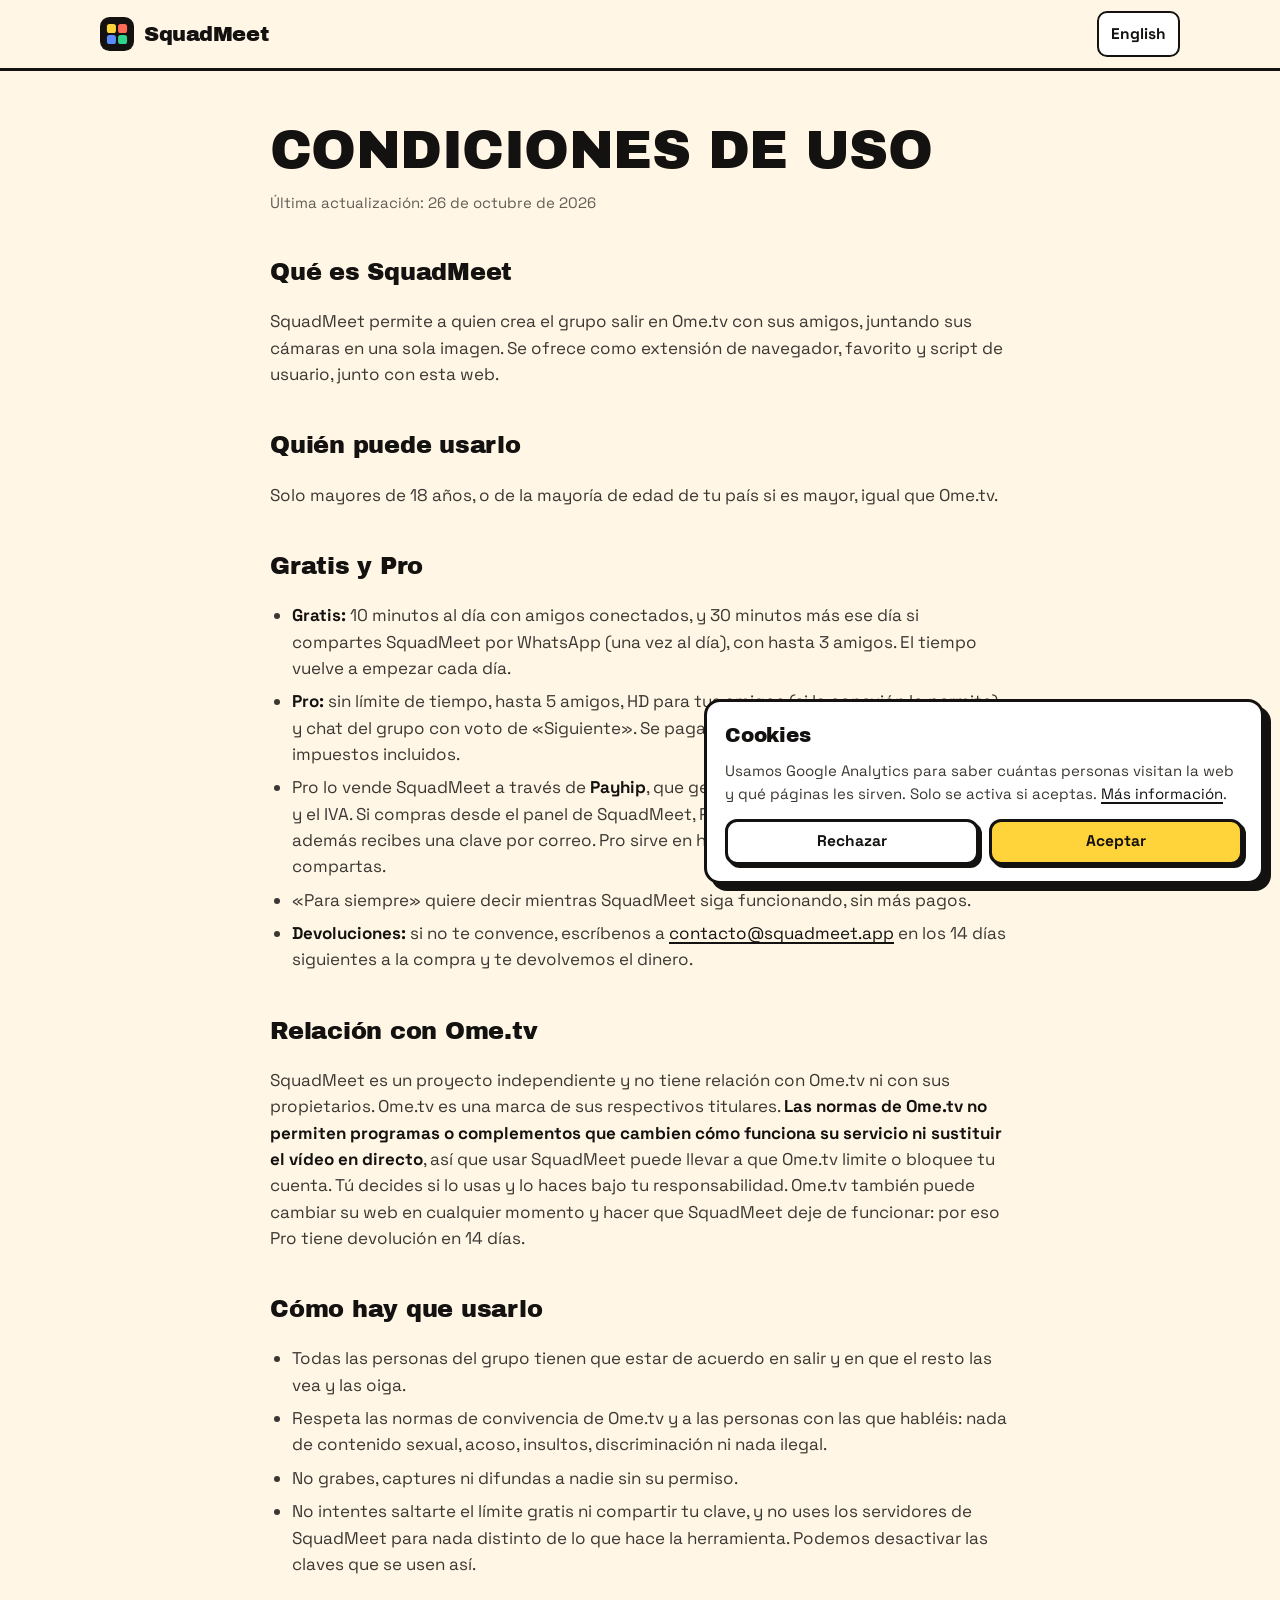
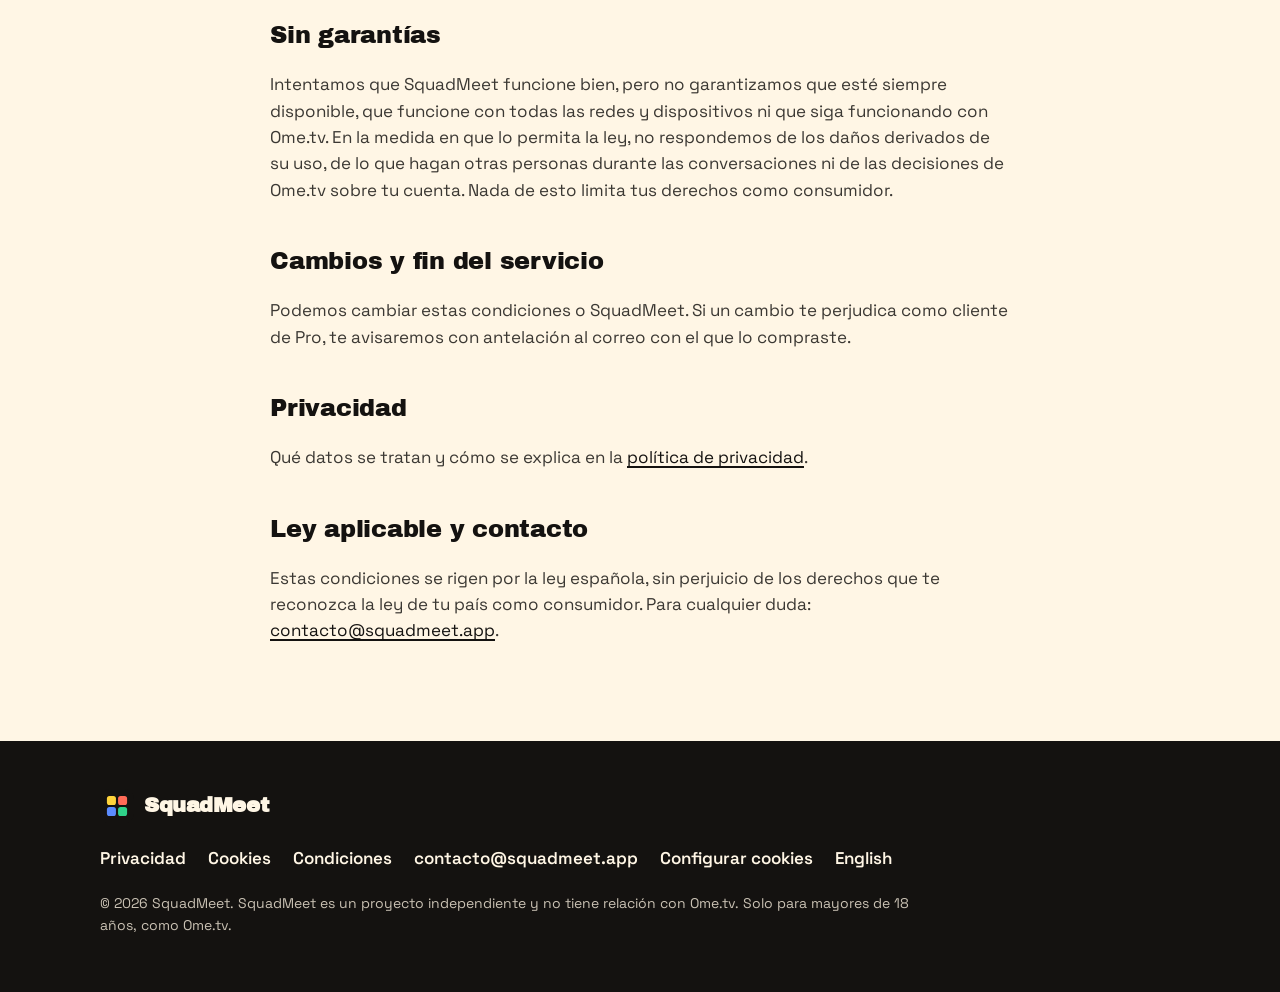
==== condiciones/index.html @ 8b085fae "Web de SquadMeet 1.4.0: Pro sin claves Co-Authored-By: Claude Opus 5.5 <noreply@anthropic.com> Claud" ====
<!doctype html>
<html lang="es">
<head>
<meta charset="utf-8">
<meta name="viewport" content="width=device-width, initial-scale=1, viewport-fit=cover">
<title>Condiciones de uso · SquadMeet</title>
<meta name="description" content="Condiciones de uso de SquadMeet, Gratis y Pro.">
<link rel="canonical" href="https://squadmeet.app/condiciones/">
<link rel="alternate" hreflang="en" href="https://squadmeet.app/en/terms/">
<meta http-equiv="Content-Security-Policy" content="default-src 'self'; script-src 'self' https://www.googletagmanager.com; worker-src 'self' blob:; style-src 'self' 'unsafe-inline'; img-src 'self' data: https://*.google-analytics.com https://*.analytics.google.com https://www.googletagmanager.com; font-src 'self'; connect-src 'self' https://senal.squadmeet.app wss://senal.squadmeet.app wss://0.peerjs.com https://squadmeet-73y6k.pages.dev https://*.google-analytics.com https://*.analytics.google.com https://www.googletagmanager.com; media-src 'self' blob:; object-src 'none'; base-uri 'self'; form-action 'self'; upgrade-insecure-requests">
<meta name="referrer" content="strict-origin-when-cross-origin">
<meta name="theme-color" content="#fff6e5">
<meta name="color-scheme" content="light">
<link rel="icon" href="/icono.png">
<link rel="icon" href="/icono.svg" type="image/svg+xml">
<link rel="apple-touch-icon" href="/icono-180.png">
<link rel="preload" href="/fuentes/archivo-black.woff2" as="font" type="font/woff2" crossorigin>
<link rel="preload" href="/fuentes/space-grotesk.woff2" as="font" type="font/woff2" crossorigin>
<link rel="stylesheet" href="/estilo.css?v=7bb9cd0e68">
</head>
<body>
<a class="salto" href="#contenido">Ir al contenido</a>
<header class="cabecera">
  <div class="ancho">
    <a class="marca" href="/" aria-label="SquadMeet, inicio"><svg viewBox="0 0 32 32" xmlns="http://www.w3.org/2000/svg" aria-hidden="true"><rect width="32" height="32" rx="9" fill="#141210"/><rect x="6.5" y="6.5" width="8.5" height="8.5" rx="2.4" fill="#ffd43b"/><rect x="17" y="6.5" width="8.5" height="8.5" rx="2.4" fill="#ff6b57"/><rect x="6.5" y="17" width="8.5" height="8.5" rx="2.4" fill="#5b8cff"/><rect x="17" y="17" width="8.5" height="8.5" rx="2.4" fill="#2fd38a"/></svg>SquadMeet</a>
    <nav aria-label="Idioma"><a class="idioma" href="/en/terms/" hreflang="en" lang="en">English</a></nav>
  </div>
</header>
<main class="legal" id="contenido">
  <div class="ancho">
    <h1>Condiciones de uso</h1>
    <p class="fecha">Última actualización: 26 de octubre de 2026</p>
    <h2>Qué es SquadMeet</h2>
    <p>SquadMeet permite a quien crea el grupo salir en Ome.tv con sus amigos, juntando sus cámaras en una sola imagen. Se ofrece como extensión de navegador, favorito y script de usuario, junto con esta web.</p>

    <h2>Quién puede usarlo</h2>
    <p>Solo mayores de 18 años, o de la mayoría de edad de tu país si es mayor, igual que Ome.tv.</p>

    <h2>Gratis y Pro</h2>
    <ul>
      <li><strong>Gratis:</strong> 10 minutos al día con amigos conectados, y 30 minutos más ese día si compartes SquadMeet por WhatsApp (una vez al día), con hasta 3 amigos. El tiempo vuelve a empezar cada día.</li>
      <li><strong>Pro:</strong> sin límite de tiempo, hasta 5 amigos, HD para tus amigos (si la conexión lo permite) y chat del grupo con voto de «Siguiente». Se paga una vez (5 €, «para siempre»), impuestos incluidos.</li>
      <li>Pro lo vende SquadMeet a través de <strong>Payhip</strong>, que gestiona el cobro (con Stripe o PayPal) y el IVA. Si compras desde el panel de SquadMeet, Pro se activa solo en ese navegador; además recibes una clave por correo. Pro sirve en hasta 3 dispositivos a la vez; no lo compartas.</li>
      <li>«Para siempre» quiere decir mientras SquadMeet siga funcionando, sin más pagos.</li>
      <li><strong>Devoluciones:</strong> si no te convence, escríbenos a <a href="mailto:contacto@squadmeet.app">contacto@squadmeet.app</a> en los 14 días siguientes a la compra y te devolvemos el dinero.</li>
    </ul>

    <h2>Relación con Ome.tv</h2>
    <p>SquadMeet es un proyecto independiente y no tiene relación con Ome.tv ni con sus propietarios. Ome.tv es una marca de sus respectivos titulares. <strong>Las normas de Ome.tv no permiten programas o complementos que cambien cómo funciona su servicio ni sustituir el vídeo en directo</strong>, así que usar SquadMeet puede llevar a que Ome.tv limite o bloquee tu cuenta. Tú decides si lo usas y lo haces bajo tu responsabilidad. Ome.tv también puede cambiar su web en cualquier momento y hacer que SquadMeet deje de funcionar: por eso Pro tiene devolución en 14 días.</p>

    <h2>Cómo hay que usarlo</h2>
    <ul>
      <li>Todas las personas del grupo tienen que estar de acuerdo en salir y en que el resto las vea y las oiga.</li>
      <li>Respeta las normas de convivencia de Ome.tv y a las personas con las que habléis: nada de contenido sexual, acoso, insultos, discriminación ni nada ilegal.</li>
      <li>No grabes, captures ni difundas a nadie sin su permiso.</li>
      <li>No intentes saltarte el límite gratis ni compartir tu clave, y no uses los servidores de SquadMeet para nada distinto de lo que hace la herramienta. Podemos desactivar las claves que se usen así.</li>
    </ul>

    <h2>Sin garantías</h2>
    <p>Intentamos que SquadMeet funcione bien, pero no garantizamos que esté siempre disponible, que funcione con todas las redes y dispositivos ni que siga funcionando con Ome.tv. En la medida en que lo permita la ley, no respondemos de los daños derivados de su uso, de lo que hagan otras personas durante las conversaciones ni de las decisiones de Ome.tv sobre tu cuenta. Nada de esto limita tus derechos como consumidor.</p>

    <h2>Cambios y fin del servicio</h2>
    <p>Podemos cambiar estas condiciones o SquadMeet. Si un cambio te perjudica como cliente de Pro, te avisaremos con antelación al correo con el que lo compraste.</p>

    <h2>Privacidad</h2>
    <p>Qué datos se tratan y cómo se explica en la <a href="/privacidad/">política de privacidad</a>.</p>

    <h2>Ley aplicable y contacto</h2>
    <p>Estas condiciones se rigen por la ley española, sin perjuicio de los derechos que te reconozca la ley de tu país como consumidor. Para cualquier duda: <a href="mailto:contacto@squadmeet.app">contacto@squadmeet.app</a>.</p>
  </div>
</main>
<footer class="pie">
  <div class="ancho">
    <a class="marca" href="/" aria-label="SquadMeet, inicio"><svg viewBox="0 0 32 32" xmlns="http://www.w3.org/2000/svg" aria-hidden="true"><rect width="32" height="32" rx="9" fill="#141210"/><rect x="6.5" y="6.5" width="8.5" height="8.5" rx="2.4" fill="#ffd43b"/><rect x="17" y="6.5" width="8.5" height="8.5" rx="2.4" fill="#ff6b57"/><rect x="6.5" y="17" width="8.5" height="8.5" rx="2.4" fill="#5b8cff"/><rect x="17" y="17" width="8.5" height="8.5" rx="2.4" fill="#2fd38a"/></svg>SquadMeet</a>
    <nav aria-label="Información">
      <a href="/privacidad/">Privacidad</a>
      <a href="/cookies/">Cookies</a>
      <a href="/condiciones/">Condiciones</a>
      <a href="mailto:contacto@squadmeet.app">contacto@squadmeet.app</a>
      <button class="boton-enlace" type="button" data-cookies="abrir">Configurar cookies</button>
      <a href="/en/" hreflang="en" lang="en">English</a>
    </nav>
    <p class="aviso-legal">© 2026 SquadMeet. SquadMeet es un proyecto independiente y no tiene relación con Ome.tv. Solo para mayores de 18 años, como Ome.tv.</p>
  </div>
</footer>
<section class="cookies" id="aviso-cookies" role="dialog" aria-labelledby="cookies-t" aria-describedby="cookies-d" data-ga="G-JFQ3VHGXZY" hidden>
  <h2 id="cookies-t">Cookies</h2>
  <p id="cookies-d">Usamos Google Analytics para saber cuántas personas visitan la web y qué páginas les sirven. Solo se activa si aceptas. <a href="/cookies/">Más información</a>.</p>
  <div class="botones"><button class="boton pequeno" type="button" data-cookies="no">Rechazar</button><button class="boton primario pequeno" type="button" data-cookies="si">Aceptar</button></div>
</section>
<script src="/web.js?v=85832eae55"></script>
</body>
</html>
---- estilo.css ----
/* SquadMeet — estilos de la web pública: portada, guía del móvil, páginas legales y avisos.
   Estilo «pop con bordes»: papel crema, tinta negra, bordes gruesos, sombras duras y los colores de
   los cuatro del grupo (amarillo, coral, azul y verde). */

@font-face { font-family: "Archivo Black"; src: url("/fuentes/archivo-black.woff2") format("woff2"); font-weight: 400; font-display: swap; }
@font-face { font-family: "Space Grotesk"; src: url("/fuentes/space-grotesk.woff2") format("woff2"); font-weight: 300 700; font-display: swap; }

:root {
  color-scheme: light;
  --papel: #fff6e5; --papel-2: #fdecc8; --blanco: #ffffff;
  --tinta: #141210; --tinta-2: #3b3833; --tinta-3: #625d55;
  --amarillo: #ffd43b; --coral: #ff6b57; --azul: #5b8cff; --verde: #2fd38a; --lila: #c9b6ff;
  --borde: 3px solid var(--tinta);
  --sombra: 5px 5px 0 var(--tinta);
  --sombra-s: 3px 3px 0 var(--tinta);
  --radio: 16px; --radio-s: 12px;
  --titulo: "Archivo Black", "Arial Black", system-ui, sans-serif;
  --texto: "Space Grotesk", system-ui, -apple-system, "Segoe UI", Roboto, sans-serif;
  --rapido: 140ms cubic-bezier(.2, .8, .2, 1);
}
* { box-sizing: border-box; }
html { background: var(--papel); -webkit-text-size-adjust: 100%; }
body { margin: 0; color: var(--tinta); background: var(--papel); font: 17px/1.55 var(--texto); -webkit-font-smoothing: antialiased; }
a { color: var(--tinta); text-decoration-thickness: 2px; text-underline-offset: 3px; }
a:hover { text-decoration-color: var(--coral); }
[hidden] { display: none !important; }
img, svg { display: block; max-width: 100%; }
:focus-visible { outline: 3px solid var(--azul); outline-offset: 3px; border-radius: 6px; }
h1, h2, h3 { font-family: var(--titulo); font-weight: 400; letter-spacing: -.01em; margin: 0; }
strong, b { font-weight: 700; }
code { font: 600 .92em ui-monospace, SFMono-Regular, Menlo, Consolas, monospace; background: var(--blanco); border: 2px solid var(--tinta); padding: 1px 6px; border-radius: 6px; overflow-wrap: anywhere; }
.ancho { width: 100%; max-width: 1120px; margin: 0 auto; padding: 0 20px; }
@media (max-width: 480px) { .ancho { padding: 0 16px; } }
.salto { position: absolute; left: 12px; top: -60px; z-index: 50; background: var(--amarillo); border: var(--borde); padding: 8px 14px; border-radius: 10px; font-weight: 700; }
.salto:focus { top: 12px; }

/* ── Marca ─────────────────────────────────────────────────────────────────────────────────── */
.marca { display: inline-flex; align-items: center; gap: 10px; font: 400 21px/1 var(--titulo); color: var(--tinta); text-decoration: none; letter-spacing: -.02em; }
.marca svg { width: 34px; height: 34px; flex: none; }

/* ── Cabecera ──────────────────────────────────────────────────────────────────────────────── */
.cabecera { position: sticky; top: 0; z-index: 20; background: var(--papel); border-bottom: var(--borde); }
.cabecera .ancho { display: flex; align-items: center; gap: 12px; min-height: 68px; }
.cabecera nav { margin-left: auto; display: flex; align-items: center; gap: 4px; }
.cabecera nav a { font-weight: 700; font-size: 15.5px; text-decoration: none; padding: 9px 12px; border-radius: 10px; border: 2px solid transparent; }
.cabecera nav a:hover { border-color: var(--tinta); background: var(--blanco); }
.cabecera nav .idioma { border-color: var(--tinta); background: var(--blanco); }
.cabecera .boton { min-height: 44px; padding: 0 16px; font-size: 15.5px; box-shadow: var(--sombra-s); }
@media (max-width: 760px) { .cabecera nav .seccion { display: none; } }
@media (max-width: 400px) { .cabecera .boton { display: none; } }

/* ── Botones ───────────────────────────────────────────────────────────────────────────────── */
.boton { appearance: none; display: inline-flex; align-items: center; justify-content: center; gap: 10px; min-height: 54px; padding: 0 24px; font: 700 17px/1.15 var(--texto); color: var(--tinta); background: var(--blanco); border: var(--borde); border-radius: var(--radio-s); box-shadow: var(--sombra); cursor: pointer; text-decoration: none; text-align: center; transition: transform var(--rapido), box-shadow var(--rapido), background-color var(--rapido); -webkit-tap-highlight-color: transparent; touch-action: manipulation; }
.boton:hover { transform: translate(-2px, -2px); box-shadow: 7px 7px 0 var(--tinta); }
.boton:active { transform: translate(4px, 4px); box-shadow: 1px 1px 0 var(--tinta); transition-duration: 60ms; }
.boton svg { width: 22px; height: 22px; flex: none; }
.boton.primario { background: var(--amarillo); }
.boton.oscuro { background: var(--tinta); color: var(--papel); box-shadow: 5px 5px 0 var(--coral); }
.boton.oscuro:hover { box-shadow: 7px 7px 0 var(--coral); }
.boton.whatsapp { background: var(--verde); }
.boton.pequeno { min-height: 46px; padding: 0 16px; font-size: 15.5px; box-shadow: var(--sombra-s); }
.boton.pequeno:hover { box-shadow: 5px 5px 0 var(--tinta); }
.boton.pequeno:active { box-shadow: 0 0 0 var(--tinta); transform: translate(3px, 3px); }
.boton.ancho-total { width: 100%; }
.boton[disabled], .boton[aria-disabled="true"] { opacity: .55; cursor: not-allowed; transform: none; box-shadow: var(--sombra-s); }
.enlace-boton { appearance: none; background: none; border: 0; padding: 10px 4px; font: 700 16px var(--texto); color: var(--tinta); text-decoration: underline; text-decoration-thickness: 2px; text-underline-offset: 4px; cursor: pointer; min-height: 44px; }

/* ── Pegatinas y etiquetas ─────────────────────────────────────────────────────────────────── */
.pegatina { display: inline-block; font: 400 15px/1 var(--titulo); text-transform: uppercase; letter-spacing: .02em; padding: 9px 12px 8px; background: var(--coral); border: var(--borde); border-radius: 10px; box-shadow: var(--sombra-s); transform: rotate(-4deg); white-space: nowrap; }
.pegatina.verde { background: var(--verde); transform: rotate(3deg); }
.pegatina.azul { background: var(--azul); }
.pegatina.amarilla { background: var(--amarillo); }
.etiqueta { display: inline-flex; align-items: center; gap: 6px; font-size: 13px; font-weight: 700; letter-spacing: .04em; text-transform: uppercase; padding: 4px 9px; border: 2px solid var(--tinta); border-radius: 8px; background: var(--verde); }

/* ── Portada ───────────────────────────────────────────────────────────────────────────────── */
.portada { padding: 56px 0 72px; border-bottom: var(--borde); background:
  radial-gradient(circle at 1px 1px, rgba(20, 18, 16, .13) 1.5px, transparent 0) 0 0 / 22px 22px, var(--papel); }
.portada .ancho { display: grid; grid-template-columns: 1.02fr 1fr; gap: 52px; align-items: center; }
.portada h1 { font-size: clamp(42px, 7.2vw, 82px); line-height: .95; text-transform: uppercase; letter-spacing: -.02em; }
.portada h1 .marcado { display: inline-block; background: var(--amarillo); border: var(--borde); border-radius: 12px; padding: 0 .14em .04em; box-shadow: var(--sombra); transform: rotate(-1.5deg); margin-top: .12em; }
.entradilla { margin: 22px 0 0; font-size: 19.5px; line-height: 1.5; color: var(--tinta-2); max-width: 31em; }
.acciones { margin-top: 30px; display: flex; flex-wrap: wrap; gap: 14px 16px; align-items: center; }
.garantias { margin: 26px 0 0; padding: 0; list-style: none; display: flex; flex-wrap: wrap; gap: 10px; }
.garantias li { display: inline-flex; align-items: center; gap: 7px; font-weight: 700; font-size: 14.5px; background: var(--blanco); border: 2px solid var(--tinta); border-radius: 999px; padding: 6px 12px 6px 8px; }
.garantias svg { width: 18px; height: 18px; color: var(--tinta); background: var(--verde); border: 2px solid var(--tinta); border-radius: 50%; padding: 1px; }
.escena { position: relative; }
.escena .pantalla-ome { width: 100%; height: auto; border: var(--borde); border-radius: 22px; box-shadow: 10px 10px 0 var(--tinta); background: var(--blanco); }
.escena .pegatina { position: absolute; }
.escena .p1 { top: -16px; right: 18px; }
.escena .p2 { bottom: -18px; left: 20px; }
@media (max-width: 900px) {
  .portada { padding-top: 36px; }
  .portada .ancho { grid-template-columns: 1fr; gap: 44px; }
}

/* ── Bloques ───────────────────────────────────────────────────────────────────────────────── */
.bloque { padding: 80px 0; border-bottom: var(--borde); }
.bloque.amarillo { background: var(--amarillo); }
.bloque.coral { background: var(--coral); }
.bloque.azul { background: var(--azul); }
.bloque.verde { background: var(--verde); }
.bloque.oscuro { background: var(--tinta); color: var(--papel); }
.bloque h2 { font-size: clamp(32px, 5vw, 52px); line-height: 1; text-transform: uppercase; }
.bloque .subtitulo { margin: 14px 0 0; font-size: 19px; color: var(--tinta-2); max-width: 36em; }
.bloque.amarillo .subtitulo, .bloque.verde .subtitulo, .bloque.coral .subtitulo, .bloque.azul .subtitulo { color: var(--tinta); }
@media (max-width: 600px) { .bloque { padding: 60px 0; } }

/* Pasos de la portada */
.pasos { margin: 40px 0 0; padding: 0; list-style: none; display: grid; grid-template-columns: repeat(3, 1fr); gap: 22px; counter-reset: paso; }
.pasos li { counter-increment: paso; background: var(--blanco); border: var(--borde); border-radius: var(--radio); box-shadow: var(--sombra); padding: 24px 22px 26px; }
.pasos li::before { content: counter(paso); display: grid; place-items: center; width: 46px; height: 46px; font: 400 24px/1 var(--titulo); border: var(--borde); border-radius: 12px; margin-bottom: 18px; background: var(--amarillo); }
.pasos li:nth-child(2)::before { background: var(--coral); }
.pasos li:nth-child(3)::before { background: var(--azul); }
.pasos b { display: block; font: 400 21px/1.15 var(--titulo); margin-bottom: 8px; }
.pasos span { color: var(--tinta-2); }
@media (max-width: 820px) { .pasos { grid-template-columns: 1fr; } }

/* Pestañas */
.pestanas { margin-top: 32px; display: inline-flex; flex-wrap: wrap; gap: 8px; }
.pestanas button { appearance: none; min-height: 48px; padding: 0 20px; font: 700 16px var(--texto); color: var(--tinta); background: var(--blanco); border: var(--borde); border-radius: 12px; cursor: pointer; box-shadow: var(--sombra-s); transition: transform var(--rapido), box-shadow var(--rapido); }
.pestanas button:hover { transform: translate(-1px, -1px); box-shadow: 4px 4px 0 var(--tinta); }
.pestanas button[aria-selected="true"] { background: var(--tinta); color: var(--papel); box-shadow: 3px 3px 0 var(--coral); }

/* Tarjetas */
.tarjeta { background: var(--blanco); border: var(--borde); border-radius: var(--radio); box-shadow: var(--sombra); padding: 26px 24px; }
.tarjeta h3 { font-size: 23px; line-height: 1.15; display: flex; flex-wrap: wrap; align-items: center; gap: 10px; }
.tarjeta > p { margin: 10px 0 0; color: var(--tinta-2); }
.panel-instalar { margin-top: 24px; display: grid; gap: 22px; }
.nota { margin: 16px 0 0; font-size: 15px; color: var(--tinta-3); }
.bloque.amarillo .nota, .bloque.verde .nota, .bloque.coral .nota { color: var(--tinta); }
ol.lista { margin: 18px 0 0; padding: 0; list-style: none; counter-reset: n; display: grid; gap: 14px; }
ol.lista > li { counter-increment: n; position: relative; padding-left: 44px; color: var(--tinta-2); }
ol.lista > li::before { content: counter(n); position: absolute; left: 0; top: -1px; width: 30px; height: 30px; display: grid; place-items: center; font: 400 15px/1 var(--titulo); color: var(--tinta); background: var(--amarillo); border: 2px solid var(--tinta); border-radius: 9px; }
ol.lista strong { color: var(--tinta); }
ol.lista .boton { margin-top: 12px; }
details.otra { margin-top: 20px; border-top: 2px dashed var(--tinta); padding-top: 16px; }
details.otra summary { cursor: pointer; font-weight: 700; min-height: 44px; display: flex; align-items: center; }
.arrastrable { cursor: grab; }
.qr { display: flex; gap: 18px; align-items: center; margin-top: 18px; }
.qr img { width: 120px; height: 120px; border: var(--borde); border-radius: 12px; background: var(--blanco); padding: 6px; image-rendering: pixelated; flex: none; }
.qr p { margin: 0; color: var(--tinta-2); font-size: 15.5px; }

/* Precios */
.planes { margin-top: 40px; display: grid; grid-template-columns: repeat(3, 1fr); gap: 22px; align-items: stretch; }
.planes.dos { grid-template-columns: repeat(2, 1fr); max-width: 760px; margin-inline: auto; }
.plan { position: relative; display: flex; flex-direction: column; background: var(--blanco); border: var(--borde); border-radius: var(--radio); box-shadow: var(--sombra); padding: 26px 24px; }
.plan.destacado { background: var(--amarillo); box-shadow: 8px 8px 0 var(--tinta); }
.plan .pegatina { position: absolute; top: -18px; right: 16px; }
.plan h3 { font-size: 22px; }
.plan .precio { margin: 14px 0 0; font: 400 46px/1 var(--titulo); letter-spacing: -.02em; }
.plan .precio small { font: 700 16px var(--texto); letter-spacing: 0; }
.plan ul { margin: 18px 0 22px; padding: 0; list-style: none; display: grid; gap: 10px; }
.plan li { position: relative; padding-left: 30px; color: var(--tinta-2); }
.plan.destacado li { color: var(--tinta); }
.plan li::before { content: ""; position: absolute; left: 0; top: 3px; width: 18px; height: 18px; border: 2px solid var(--tinta); border-radius: 50%; background: var(--verde) url("data:image/svg+xml,%3Csvg xmlns='http://www.w3.org/2000/svg' viewBox='0 0 24 24' fill='none' stroke='%23141210' stroke-width='3.4' stroke-linecap='round' stroke-linejoin='round'%3E%3Cpath d='m6 12.5 4 4L18 8'/%3E%3C/svg%3E") center / 13px no-repeat; }
.plan .boton { margin-top: auto; }
.plan .letra-pequena { margin: 12px 0 0; font-size: 13.5px; color: var(--tinta-3); }
.plan.destacado .letra-pequena { color: var(--tinta-2); }
@media (max-width: 900px) { .planes, .planes.dos { grid-template-columns: 1fr; max-width: 520px; } }

/* Preguntas */
.preguntas { margin-top: 36px; display: grid; gap: 14px; max-width: 860px; }
.preguntas details { background: var(--blanco); border: var(--borde); border-radius: var(--radio-s); box-shadow: var(--sombra-s); }
.preguntas summary { cursor: pointer; list-style: none; padding: 18px 54px 18px 20px; font-weight: 700; font-size: 17.5px; position: relative; min-height: 56px; }
.preguntas summary::-webkit-details-marker { display: none; }
.preguntas summary::after { content: "+"; position: absolute; right: 14px; top: 50%; transform: translateY(-50%); width: 30px; height: 30px; display: grid; place-items: center; font: 400 20px/1 var(--titulo); border: 2px solid var(--tinta); border-radius: 8px; background: var(--amarillo); }
.preguntas details[open] summary::after { content: "–"; background: var(--coral); }
.preguntas details p { margin: 0; padding: 0 20px 20px; color: var(--tinta-2); }

/* Pie */
.pie { background: var(--tinta); color: var(--papel); padding: 48px 0 56px; }
.pie .ancho { display: grid; gap: 22px; }
.pie .marca { color: var(--papel); }
.pie nav { display: flex; flex-wrap: wrap; gap: 8px 22px; }
.pie a { color: var(--papel); font-weight: 600; text-decoration: none; }
.pie a:hover { text-decoration: underline; text-decoration-color: var(--amarillo); }
.pie .boton-enlace { appearance: none; background: none; border: 0; padding: 0; font: 600 17px var(--texto); color: var(--papel); cursor: pointer; }
.pie .boton-enlace:hover { text-decoration: underline; text-decoration-color: var(--amarillo); }
.pie .aviso-legal { margin: 0; font-size: 14px; color: #c9c1b3; max-width: 60em; }

/* ── Páginas de texto (legales) ───────────────────────────────────────────────────────────── */
.legal { padding: 52px 0 80px; }
.legal .ancho { max-width: 780px; }
.legal h1 { font-size: clamp(34px, 6vw, 54px); line-height: 1; text-transform: uppercase; }
.legal .fecha { margin: 14px 0 0; color: var(--tinta-3); font-size: 15px; }
.legal h2 { font-size: 24px; margin: 40px 0 0; }
.legal p, .legal li { color: var(--tinta-2); }
.legal ul { padding-left: 22px; }
.legal li { margin: 7px 0; }
.legal strong { color: var(--tinta); }
.legal .resumen { margin-top: 26px; background: var(--amarillo); border: var(--borde); border-radius: var(--radio); box-shadow: var(--sombra); padding: 20px 22px; }
.legal .resumen p { margin: 0; color: var(--tinta); font-weight: 600; }
.legal table { width: 100%; border-collapse: collapse; margin-top: 16px; background: var(--blanco); border: var(--borde); font-size: 15px; }
.legal th, .legal td { text-align: left; padding: 10px 12px; border-bottom: 2px solid var(--tinta); vertical-align: top; }
.legal th { background: var(--papel-2); }
.tabla-desliza { overflow-x: auto; }

/* ── Guía del móvil (asistente) ───────────────────────────────────────────────────────────── */
.guia { padding: 36px 0 72px; }
.guia .ancho { max-width: 680px; }
.guia h1 { font-size: clamp(28px, 7vw, 50px); line-height: 1; text-transform: uppercase; }
.guia .intro { margin: 10px 0 0; color: var(--tinta-2); font-size: 17px; }
.guia .pestanas button { min-height: 44px; padding: 0 16px; }
.guia .aviso.safari { padding: 10px 14px; font-size: 15px; }
.guia .pestanas { margin-top: 22px; }
.aviso { margin: 18px 0 0; padding: 14px 16px; border: var(--borde); border-radius: var(--radio-s); background: var(--blanco); box-shadow: var(--sombra-s); font-size: 16px; }
.aviso p { margin: 0; }
.aviso p + p, .aviso .boton { margin-top: 10px; }
.aviso.safari { background: var(--azul); }
.aviso.error { background: var(--coral); }
.aviso.exito { background: var(--verde); }
.progreso { margin: 26px 0 0; display: flex; align-items: center; gap: 12px; font-weight: 700; font-size: 15px; }
.progreso .barra { flex: 1; height: 14px; border: var(--borde); border-radius: 999px; background: var(--blanco); overflow: hidden; }
.progreso .barra i { display: block; height: 100%; width: 0; background: var(--verde); border-right: var(--borde); transition: width 320ms cubic-bezier(.2, .8, .2, 1); }
.paso-guia { margin-top: 18px; background: var(--blanco); border: var(--borde); border-radius: 20px; box-shadow: 7px 7px 0 var(--tinta); overflow: hidden; }
.paso-guia .dibujo { background: var(--papel-2); border-bottom: var(--borde); padding: 22px 16px 0; display: flex; justify-content: center; }
.paso-guia .dibujo svg { width: 100%; max-width: 300px; height: auto; }
@media (max-width: 480px) { .paso-guia .dibujo { padding-top: 14px; } .paso-guia .dibujo svg { max-width: 230px; } .paso-guia .cuerpo { padding: 18px 18px 20px; } .guia { padding-top: 24px; } .progreso { margin-top: 18px; } }
.paso-guia .cuerpo { padding: 22px 22px 24px; }
.paso-guia .numero { font: 700 14px var(--texto); letter-spacing: .06em; text-transform: uppercase; color: var(--tinta-3); }
.paso-guia h2 { margin-top: 6px; font-size: clamp(25px, 6vw, 32px); line-height: 1.05; }
.paso-guia ol, .paso-guia ul { margin: 16px 0 0; padding-left: 0; list-style: none; display: grid; gap: 11px; }
.paso-guia li { position: relative; padding-left: 34px; font-size: 17.5px; }
.paso-guia ol { counter-reset: t; }
.paso-guia ol li { counter-increment: t; }
.paso-guia ol li::before { content: counter(t); position: absolute; left: 0; top: 1px; width: 24px; height: 24px; display: grid; place-items: center; font: 700 13px/1 var(--texto); background: var(--amarillo); border: 2px solid var(--tinta); border-radius: 7px; }
.paso-guia ul li::before { content: ""; position: absolute; left: 6px; top: 9px; width: 10px; height: 10px; background: var(--coral); border: 2px solid var(--tinta); border-radius: 3px; }
.paso-guia .acciones-paso { margin-top: 22px; display: grid; gap: 12px; }
.paso-guia .navegar { margin-top: 10px; display: flex; justify-content: space-between; align-items: center; gap: 12px; }
.tecla { display: inline-flex; align-items: center; gap: 4px; font-weight: 700; background: var(--papel); border: 2px solid var(--tinta); border-radius: 8px; padding: 0 7px; line-height: 1.6; white-space: nowrap; }
.tecla svg { width: 16px; height: 16px; display: inline-block; vertical-align: -3px; fill: none; stroke: currentColor; stroke-width: 2.2; stroke-linecap: round; stroke-linejoin: round; }
details.problema { margin-top: 18px; border-top: 2px dashed var(--tinta); padding-top: 12px; }
details.problema summary { cursor: pointer; font-weight: 700; min-height: 44px; display: flex; align-items: center; }
details.problema p { margin: 8px 0 0; color: var(--tinta-2); font-size: 16px; }
.todos-pasos { margin-top: 26px; }
.todos-pasos summary { cursor: pointer; font-weight: 700; min-height: 44px; display: inline-flex; align-items: center; }
.todos-pasos ol { margin: 12px 0 0; padding-left: 22px; color: var(--tinta-2); }
.todos-pasos li { margin: 6px 0; }
.celebra { animation: celebra 420ms cubic-bezier(.2, .8, .2, 1); }
@keyframes celebra { 0% { transform: scale(.96) rotate(-1deg); } 60% { transform: scale(1.02) rotate(.5deg); } 100% { transform: none; } }

/* ── Aviso de cookies ─────────────────────────────────────────────────────────────────────── */
.cookies { position: fixed; left: 16px; right: 16px; bottom: 16px; z-index: 40; max-width: 560px; margin-left: auto; background: var(--blanco); border: var(--borde); border-radius: var(--radio); box-shadow: 7px 7px 0 var(--tinta); padding: 18px 18px 16px; padding-bottom: calc(16px + env(safe-area-inset-bottom)); }
.cookies h2 { font-size: 20px; }
.cookies p { margin: 8px 0 0; font-size: 15px; color: var(--tinta-2); }
.cookies .botones { margin-top: 14px; display: flex; flex-wrap: wrap; gap: 10px; }
.cookies .boton { flex: 1 1 140px; }

@media (prefers-reduced-motion: reduce) {
  *, *::before, *::after { animation: none !important; transition: none !important; scroll-behavior: auto !important; }
}

/* Asistente de la guía: sin JavaScript se ven todos los pasos seguidos. */
.asistente .paso-guia:not(.actual) { display: none; }
.guia:not(.asistente) .progreso, .guia:not(.asistente) .navegar { display: none; }
.paso-guia.hecho .numero::after { content: " · ✓"; }
.dibujo text { font-family: var(--texto); }
.asistente .paso-guia .numero { display: none; }
.paso-guia .explica { margin: 14px 0 0; font-size: 17.5px; color: var(--tinta-2); }
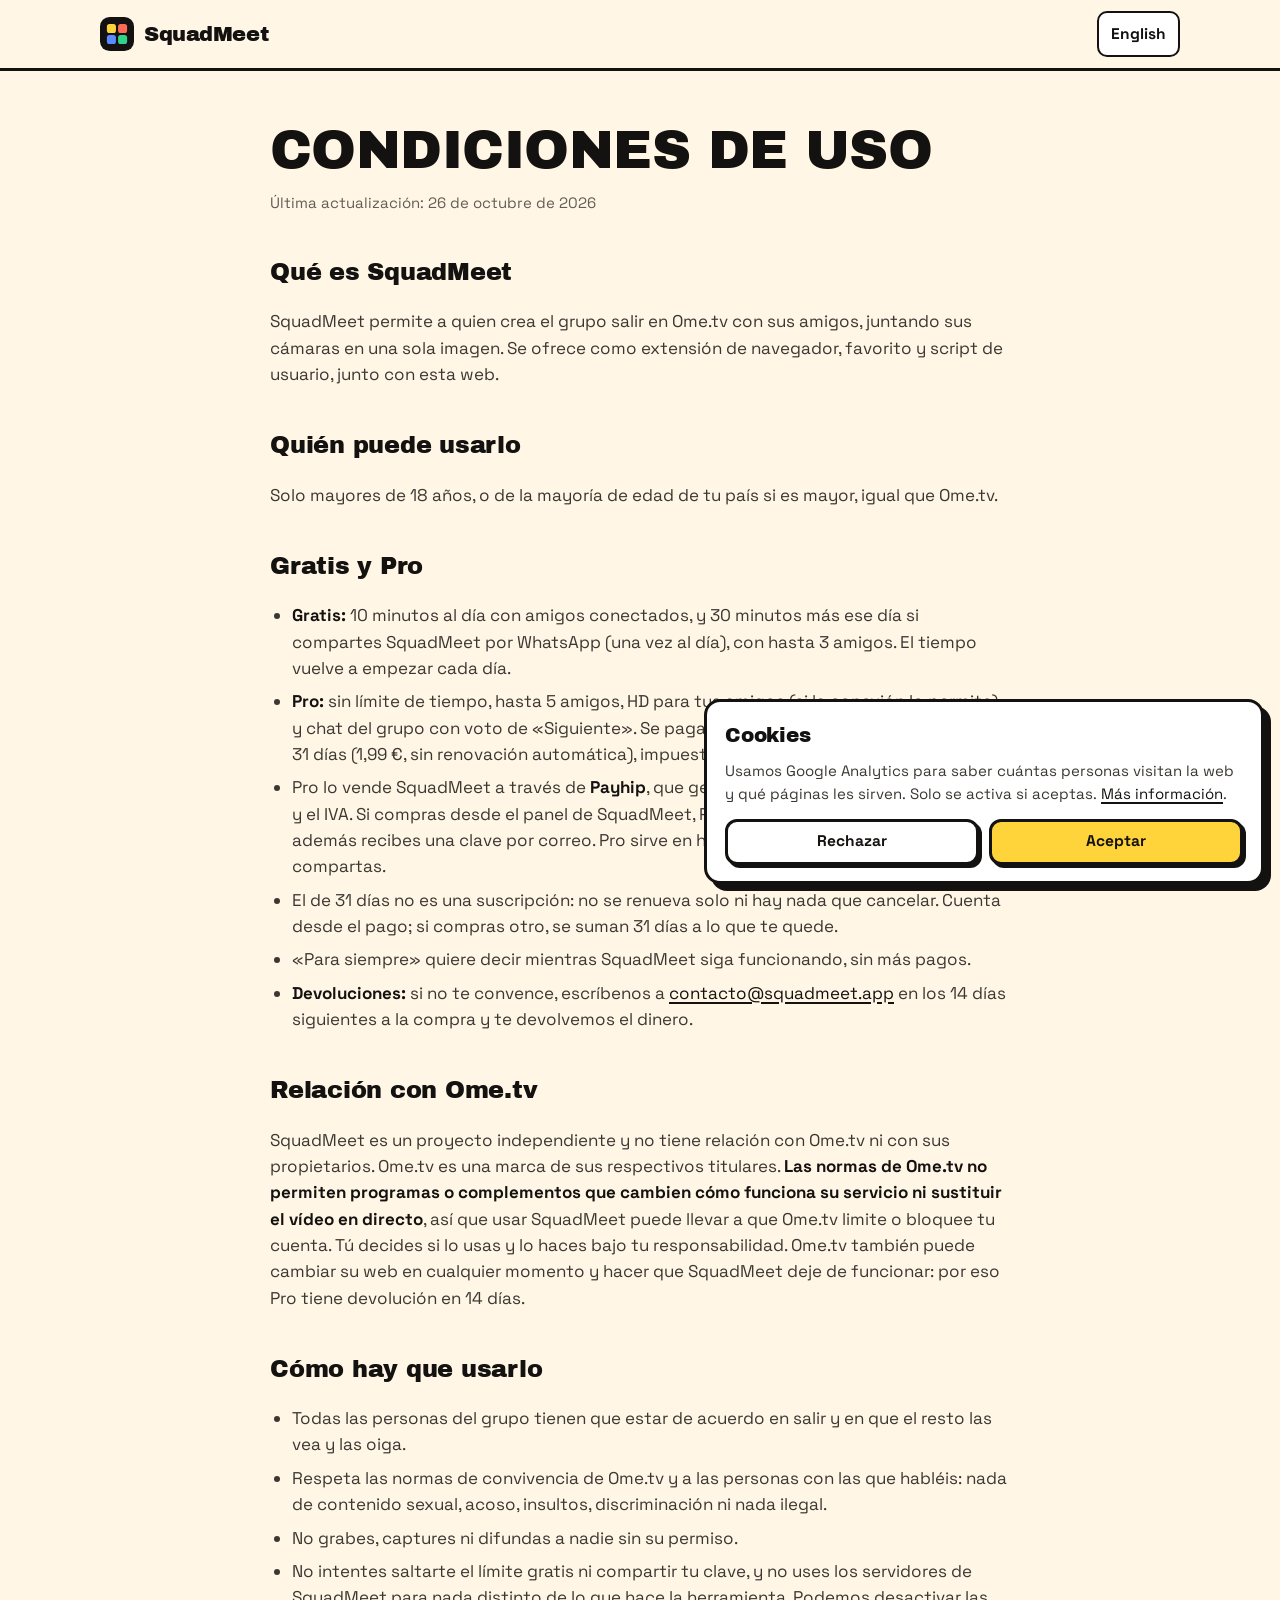
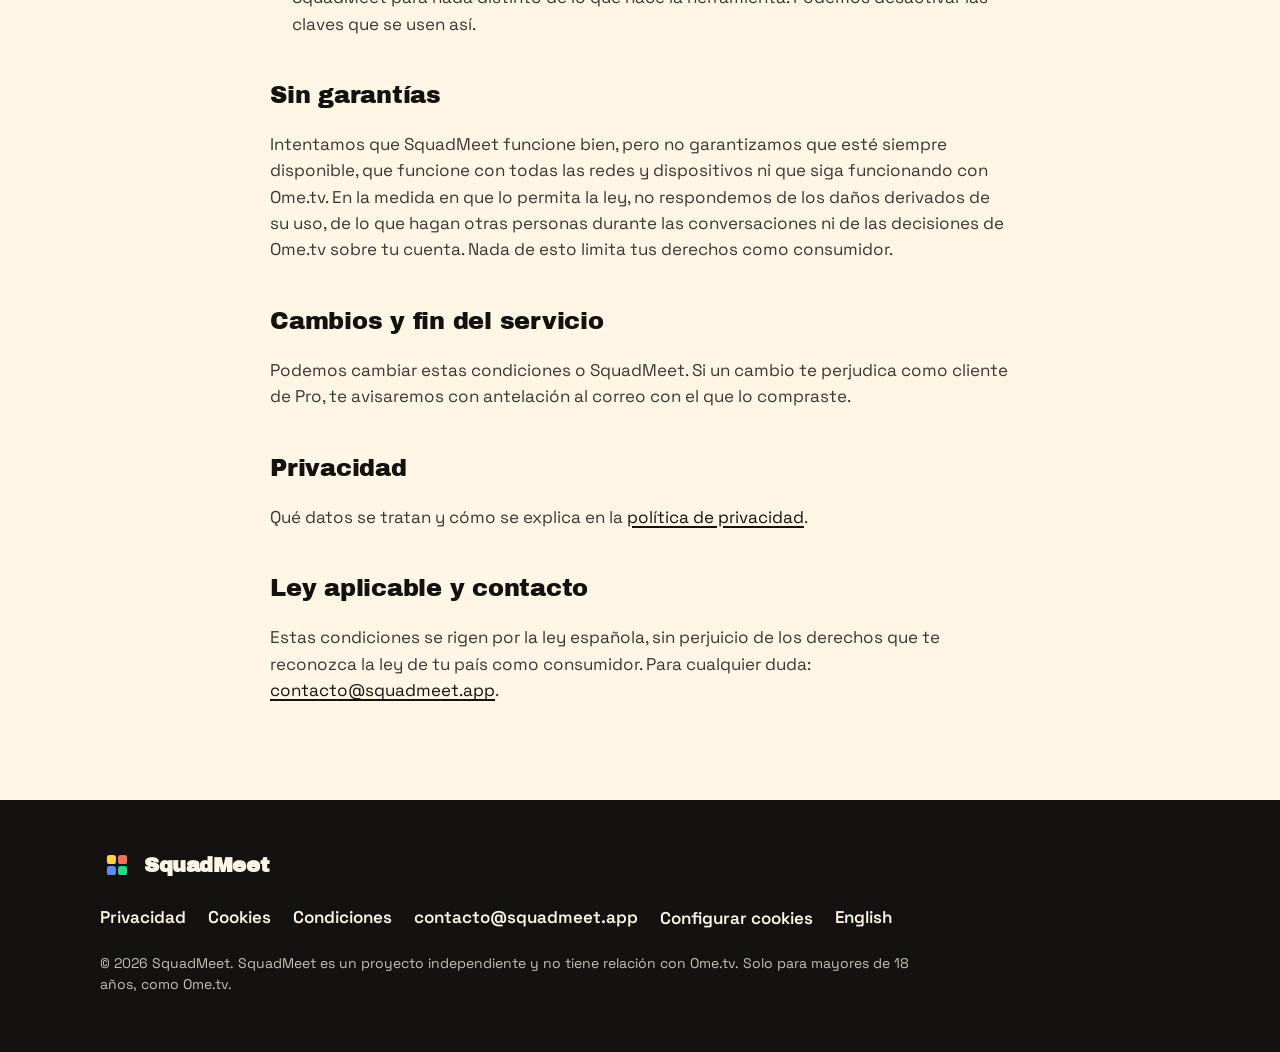
==== commit 9c31d801: "Web de SquadMeet 1.5.0: Pro 31 días Co-Authored-By: Claude Opus 5.5 <noreply@anthropic.com> Claude-S" ====
--- a/condiciones/index.html
+++ b/condiciones/index.html
@@ -39,8 +39,9 @@
     <h2>Gratis y Pro</h2>
     <ul>
       <li><strong>Gratis:</strong> 10 minutos al día con amigos conectados, y 30 minutos más ese día si compartes SquadMeet por WhatsApp (una vez al día), con hasta 3 amigos. El tiempo vuelve a empezar cada día.</li>
-      <li><strong>Pro:</strong> sin límite de tiempo, hasta 5 amigos, HD para tus amigos (si la conexión lo permite) y chat del grupo con voto de «Siguiente». Se paga una vez (5 €, «para siempre»), impuestos incluidos.</li>
+      <li><strong>Pro:</strong> sin límite de tiempo, hasta 5 amigos, HD para tus amigos (si la conexión lo permite) y chat del grupo con voto de «Siguiente». Se paga una vez (5 €, «para siempre») o por 31 días (1,99 €, sin renovación automática), impuestos incluidos.</li>
       <li>Pro lo vende SquadMeet a través de <strong>Payhip</strong>, que gestiona el cobro (con Stripe o PayPal) y el IVA. Si compras desde el panel de SquadMeet, Pro se activa solo en ese navegador; además recibes una clave por correo. Pro sirve en hasta 3 dispositivos a la vez; no lo compartas.</li>
+      <li>El de 31 días no es una suscripción: no se renueva solo ni hay nada que cancelar. Cuenta desde el pago; si compras otro, se suman 31 días a lo que te quede.</li>
       <li>«Para siempre» quiere decir mientras SquadMeet siga funcionando, sin más pagos.</li>
       <li><strong>Devoluciones:</strong> si no te convence, escríbenos a <a href="mailto:contacto@squadmeet.app">contacto@squadmeet.app</a> en los 14 días siguientes a la compra y te devolvemos el dinero.</li>
     </ul>
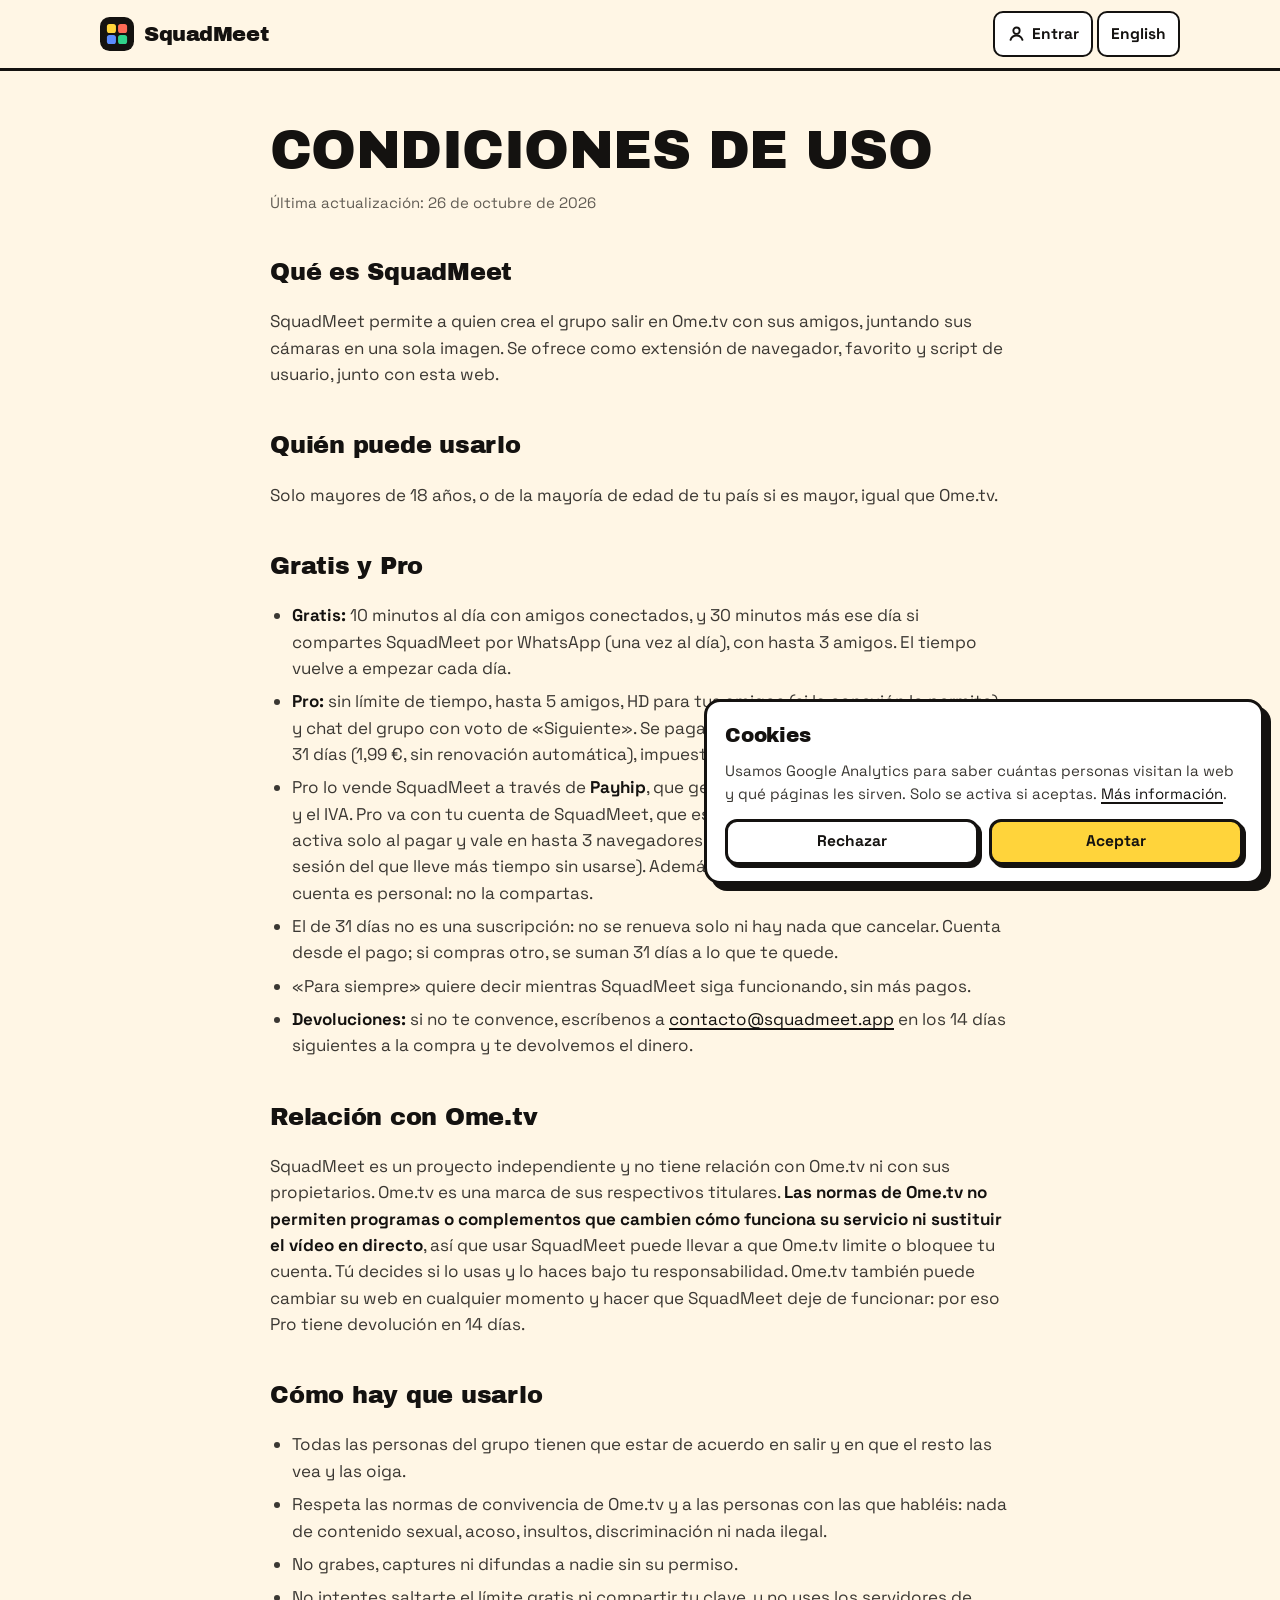
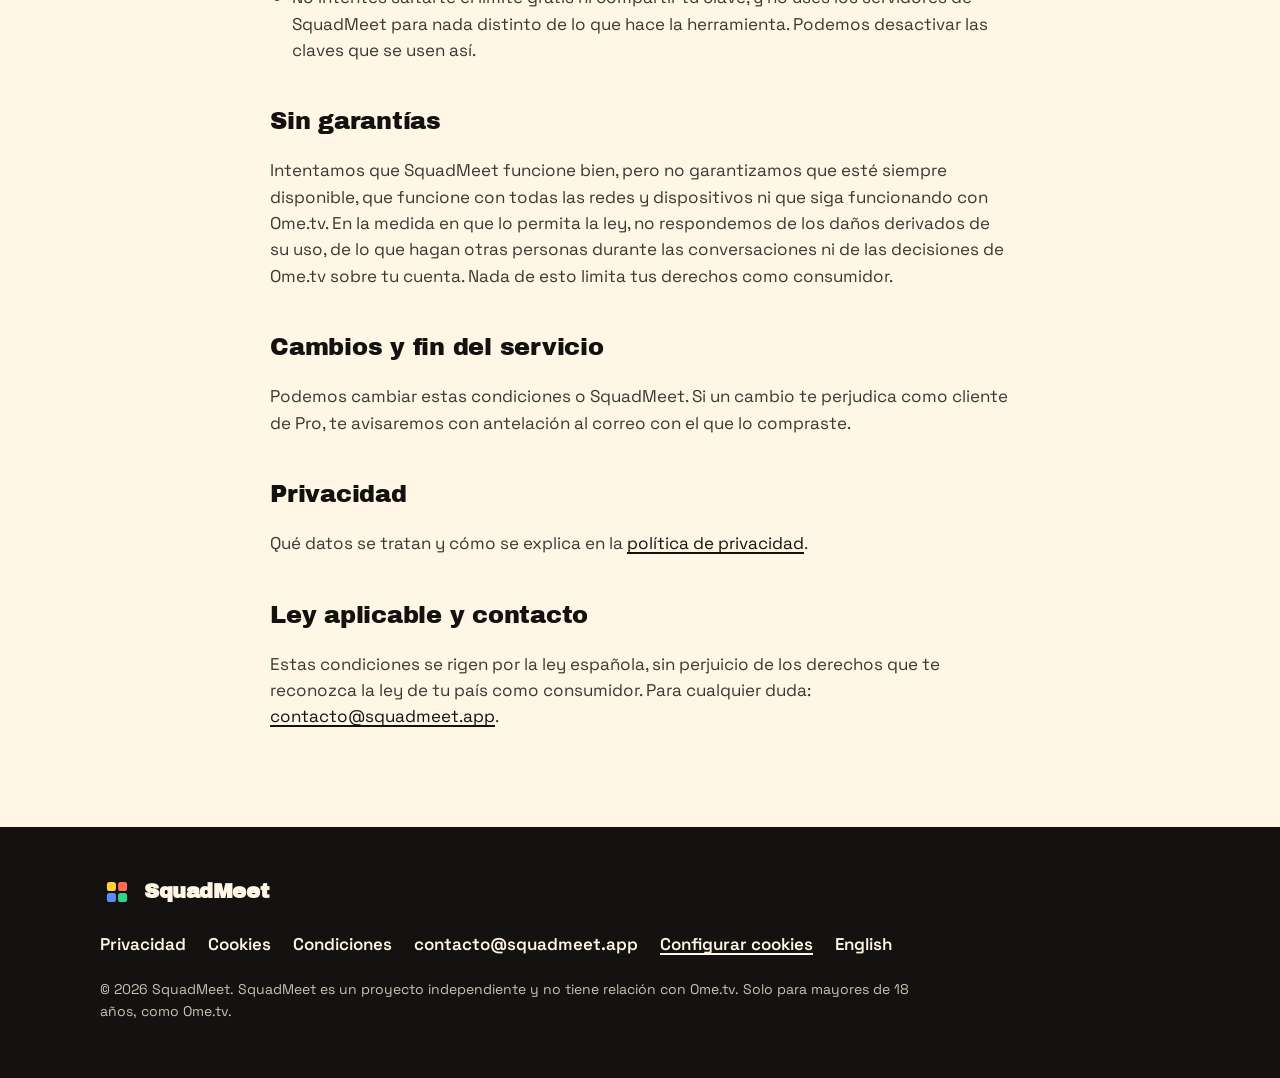
==== commit b0e69d9d: "Web de SquadMeet 1.6.0: cuentas sin contraseñas y «Mi cuenta» Co-Authored-By: Claude Opus 5.5 <norep" ====
--- a/condiciones/index.html
+++ b/condiciones/index.html
@@ -16,14 +16,14 @@
 <link rel="apple-touch-icon" href="/icono-180.png">
 <link rel="preload" href="/fuentes/archivo-black.woff2" as="font" type="font/woff2" crossorigin>
 <link rel="preload" href="/fuentes/space-grotesk.woff2" as="font" type="font/woff2" crossorigin>
-<link rel="stylesheet" href="/estilo.css?v=7bb9cd0e68">
+<link rel="stylesheet" href="/estilo.css?v=49aa5a250b">
 </head>
 <body>
 <a class="salto" href="#contenido">Ir al contenido</a>
 <header class="cabecera">
   <div class="ancho">
     <a class="marca" href="/" aria-label="SquadMeet, inicio"><svg viewBox="0 0 32 32" xmlns="http://www.w3.org/2000/svg" aria-hidden="true"><rect width="32" height="32" rx="9" fill="#141210"/><rect x="6.5" y="6.5" width="8.5" height="8.5" rx="2.4" fill="#ffd43b"/><rect x="17" y="6.5" width="8.5" height="8.5" rx="2.4" fill="#ff6b57"/><rect x="6.5" y="17" width="8.5" height="8.5" rx="2.4" fill="#5b8cff"/><rect x="17" y="17" width="8.5" height="8.5" rx="2.4" fill="#2fd38a"/></svg>SquadMeet</a>
-    <nav aria-label="Idioma"><a class="idioma" href="/en/terms/" hreflang="en" lang="en">English</a></nav>
+    <nav aria-label="Idioma"><a class="cuenta-nav" href="/cuenta/" data-cuenta-nav><svg viewBox="0 0 24 24" aria-hidden="true"><circle cx="12" cy="8.5" r="4"/><path d="M4.5 20c1.2-3.6 4-5.5 7.5-5.5s6.3 1.9 7.5 5.5"/></svg><span>Entrar</span></a><a class="idioma" href="/en/terms/" hreflang="en" lang="en">English</a></nav>
   </div>
 </header>
 <main class="legal" id="contenido">
@@ -40,7 +40,7 @@
     <ul>
       <li><strong>Gratis:</strong> 10 minutos al día con amigos conectados, y 30 minutos más ese día si compartes SquadMeet por WhatsApp (una vez al día), con hasta 3 amigos. El tiempo vuelve a empezar cada día.</li>
       <li><strong>Pro:</strong> sin límite de tiempo, hasta 5 amigos, HD para tus amigos (si la conexión lo permite) y chat del grupo con voto de «Siguiente». Se paga una vez (5 €, «para siempre») o por 31 días (1,99 €, sin renovación automática), impuestos incluidos.</li>
-      <li>Pro lo vende SquadMeet a través de <strong>Payhip</strong>, que gestiona el cobro (con Stripe o PayPal) y el IVA. Si compras desde el panel de SquadMeet, Pro se activa solo en ese navegador; además recibes una clave por correo. Pro sirve en hasta 3 dispositivos a la vez; no lo compartas.</li>
+      <li>Pro lo vende SquadMeet a través de <strong>Payhip</strong>, que gestiona el cobro (con Stripe o PayPal) y el IVA. Pro va con tu cuenta de SquadMeet, que es el correo con el que pagas: se activa solo al pagar y vale en hasta 3 navegadores a la vez (si entras en otro, se cierra la sesión del que lleve más tiempo sin usarse). Además recibes una clave por correo. La cuenta es personal: no la compartas.</li>
       <li>El de 31 días no es una suscripción: no se renueva solo ni hay nada que cancelar. Cuenta desde el pago; si compras otro, se suman 31 días a lo que te quede.</li>
       <li>«Para siempre» quiere decir mientras SquadMeet siga funcionando, sin más pagos.</li>
       <li><strong>Devoluciones:</strong> si no te convence, escríbenos a <a href="mailto:contacto@squadmeet.app">contacto@squadmeet.app</a> en los 14 días siguientes a la compra y te devolvemos el dinero.</li>
@@ -89,6 +89,6 @@
   <p id="cookies-d">Usamos Google Analytics para saber cuántas personas visitan la web y qué páginas les sirven. Solo se activa si aceptas. <a href="/cookies/">Más información</a>.</p>
   <div class="botones"><button class="boton pequeno" type="button" data-cookies="no">Rechazar</button><button class="boton primario pequeno" type="button" data-cookies="si">Aceptar</button></div>
 </section>
-<script src="/web.js?v=85832eae55"></script>
+<script src="/web.js?v=c2a6d0d4ac"></script>
 </body>
 </html>
--- a/estilo.css
+++ b/estilo.css
@@ -257,3 +257,90 @@
 .dibujo text { font-family: var(--texto); }
 .asistente .paso-guia .numero { display: none; }
 .paso-guia .explica { margin: 14px 0 0; font-size: 17.5px; color: var(--tinta-2); }
+
+/* Al volver de pagar en Payhip: cómo activar Pro */
+.dialogo-pro { max-width: 520px; width: calc(100% - 32px); border: var(--borde); border-radius: var(--radio); box-shadow: 8px 8px 0 var(--tinta); background: var(--papel); color: var(--tinta); padding: 26px 24px 22px; }
+.dialogo-pro::backdrop { background: rgba(20, 18, 16, .55); }
+.dialogo-pro h2 { margin: 0 0 14px; font-size: 26px; line-height: 1.1; }
+.dialogo-pro ol { margin: 0; padding-left: 22px; display: grid; gap: 10px; font-size: 17px; line-height: 1.45; }
+.dialogo-pro .consejo { margin: 16px 0 0; font-size: 14.5px; opacity: .75; }
+.dialogo-pro .acciones { display: flex; flex-wrap: wrap; gap: 10px; margin-top: 20px; }
+.dialogo-pro { position: fixed; }
+.dialogo-pro p { margin: 0 0 10px; font-size: 17px; line-height: 1.45; }
+.cerrar-dialogo { position: absolute; top: 10px; right: 12px; width: 40px; height: 40px; border: 0; background: none; font-size: 30px; line-height: 1; cursor: pointer; color: var(--tinta); border-radius: 10px; }
+.cerrar-dialogo:focus-visible { outline: 3px solid var(--azul, #5b8cff); }
+.formulario-pro { display: grid; gap: 8px; margin-top: 4px; }
+.formulario-pro label { font-weight: 800; font-size: 16px; }
+.formulario-pro input { font: 600 18px/1.2 var(--texto); padding: 14px 14px; border: var(--borde); border-radius: var(--radio-s); background: var(--blanco); color: var(--tinta); min-width: 0; }
+.formulario-pro input:focus-visible { outline: 3px solid var(--azul, #5b8cff); outline-offset: 2px; }
+.formulario-pro .ayuda { font-size: 14.5px; opacity: .75; margin: 0 0 6px; }
+.formulario-pro .error { color: #c0392b; font-weight: 700; margin: 0; }
+.girando { display: block; width: 34px; height: 34px; margin: 6px auto 4px; border-radius: 50%; border: 4px solid var(--tinta); border-right-color: transparent; animation: girar-web .9s linear infinite; }
+@keyframes girar-web { to { transform: rotate(1turn); } }
+.listo-pro { text-align: center; }
+.listo-pro .acciones { justify-content: center; }
+.sello-pro { width: 76px; height: 76px; margin: 0 auto 14px; border-radius: 50%; background: var(--verde, #2fd38a); border: var(--borde); box-shadow: 5px 5px 0 var(--tinta); display: grid; place-items: center; }
+.sello-pro svg { width: 40px; height: 40px; fill: none; stroke: var(--tinta); stroke-width: 3.2; stroke-linecap: round; stroke-linejoin: round; }
+@media (prefers-reduced-motion: no-preference) {
+  .sello-pro { animation: sello-web .55s cubic-bezier(.34, 1.56, .64, 1) both; }
+  .sello-pro svg { stroke-dasharray: 24; stroke-dashoffset: 24; animation: trazo-web .35s .3s ease-out forwards; }
+}
+@keyframes sello-web { from { transform: scale(.3) rotate(-12deg); opacity: 0; } }
+@keyframes trazo-web { to { stroke-dashoffset: 0; } }
+@media (prefers-reduced-motion: no-preference) { .dialogo-pro[open] { animation: entra-dialogo .28s cubic-bezier(.34, 1.4, .64, 1); } }
+@keyframes entra-dialogo { from { opacity: 0; transform: translateY(10px) scale(.97); } }
+.dialogo-pro:focus, .dialogo-pro:focus-visible { outline: none; }
+
+/* ── Cuenta: «Entrar / Mi cuenta» en la cabecera y la página /cuenta/ ─────────────────────────── */
+.cabecera nav .cuenta-nav { display: inline-flex; align-items: center; gap: 6px; border-color: var(--tinta); background: var(--blanco); }
+.cuenta-nav svg { width: 19px; height: 19px; fill: none; stroke: var(--tinta); stroke-width: 2.4; stroke-linecap: round; }
+.cuenta-nav.dentro { background: var(--amarillo); }
+.cuenta-nav.pro::after { content: "PRO"; font: 400 11px/1 var(--titulo); background: var(--tinta); color: var(--amarillo); padding: 3px 5px; border-radius: 6px; }
+@media (max-width: 520px) { .cabecera nav .cuenta-nav span { display: none; } .cabecera nav .cuenta-nav { padding: 9px 10px; } }
+.cuenta { padding: 44px 0 80px; }
+.cuenta .ancho { max-width: 640px; }
+.cuenta h1 { font-size: clamp(34px, 6vw, 50px); line-height: 1; text-transform: uppercase; margin-bottom: 22px; }
+.cuenta-app { display: grid; gap: 18px; }
+.cargando-cuenta { padding: 40px 0; }
+.caja-cuenta { background: var(--blanco); border: var(--borde); border-radius: var(--radio); box-shadow: var(--sombra); padding: 24px 22px; }
+.caja-cuenta.estrecha { max-width: 480px; }
+.caja-cuenta h2 { font-size: 23px; line-height: 1.15; margin: 0 0 10px; }
+.caja-cuenta > p { margin: 0 0 14px; color: var(--tinta-2); }
+.caja-cuenta .consejo { margin: 14px 0 0; font-size: 14.5px; color: var(--tinta-3); }
+.caja-cuenta .consejo a { color: inherit; }
+.caja-cuenta .error, .dialogo-pro .error { color: #c0392b; font-weight: 700; margin: 0; }
+.boton-enlace { appearance: none; background: none; border: 0; padding: 0; font: inherit; font-weight: 700; color: var(--tinta); text-decoration: underline; text-decoration-thickness: 2px; text-underline-offset: 3px; cursor: pointer; }
+.boton-enlace:disabled { color: var(--tinta-3); text-decoration: none; cursor: default; }
+.boton.google { background: var(--blanco); gap: 12px; }
+.boton.google svg { width: 24px; height: 24px; }
+.separador { display: flex; align-items: center; gap: 12px; margin: 18px 0 !important; font-size: 14.5px; color: var(--tinta-3) !important; }
+.separador::before, .separador::after { content: ""; flex: 1; border-top: 2px solid var(--tinta); opacity: .25; }
+.campo-codigo { font: 700 30px/1 ui-monospace, SFMono-Regular, Menlo, Consolas, monospace !important; letter-spacing: .32em; text-align: center; padding: 14px 10px !important; }
+.correo-grande { font-weight: 700; font-size: 19px; color: var(--tinta) !important; overflow-wrap: anywhere; }
+.quien { display: flex; align-items: center; gap: 14px; margin-bottom: 18px; }
+.avatar-cuenta { flex: none; width: 54px; height: 54px; border-radius: 50%; border: var(--borde); background: var(--azul); display: grid; place-items: center; font: 400 24px/1 var(--titulo); color: var(--blanco); }
+.correo-cuenta { margin: 0; font-weight: 700; font-size: 18px; overflow-wrap: anywhere; }
+.plan-cuenta-linea { margin: 4px 0 0; display: flex; flex-wrap: wrap; align-items: center; gap: 8px; color: var(--tinta-2); font-size: 15.5px; }
+.insignia-plan { font: 400 12px/1 var(--titulo); padding: 5px 8px; border-radius: 7px; border: 2px solid var(--tinta); background: var(--papel-2); }
+.insignia-plan.pro { background: var(--tinta); color: var(--amarillo); }
+.ventajas-cuenta { list-style: none; padding: 0; margin: 0 0 16px; display: grid; gap: 6px; }
+.ventajas-cuenta li { display: flex; align-items: center; gap: 8px; font-weight: 600; }
+.ventajas-cuenta svg, .aviso-cuenta .sello-pro svg { width: 20px; height: 20px; fill: none; stroke: var(--tinta); stroke-width: 3.2; stroke-linecap: round; stroke-linejoin: round; flex: none; }
+.ventajas-cuenta svg { background: var(--verde); border-radius: 50%; padding: 3px; border: 2px solid var(--tinta); width: 22px; height: 22px; }
+.planes-cuenta { display: grid; grid-template-columns: 1fr 1fr; gap: 12px; }
+.planes-cuenta .boton { min-height: 58px; padding: 0 12px; font-weight: 600; }
+.planes-cuenta .boton:only-child { grid-column: 1 / -1; }
+@media (max-width: 440px) { .planes-cuenta { grid-template-columns: 1fr; } }
+.navegadores { list-style: none; margin: 0; padding: 0; display: grid; gap: 10px; }
+.navegadores li { display: flex; align-items: center; gap: 12px; padding: 10px 12px; border: 2px solid var(--tinta); border-radius: var(--radio-s); background: var(--papel); }
+.nav-icono svg { width: 26px; height: 26px; fill: none; stroke: var(--tinta); stroke-width: 2; stroke-linecap: round; stroke-linejoin: round; }
+.nav-texto { flex: 1; min-width: 0; display: grid; }
+.nav-texto small { color: var(--tinta-3); font-size: 14px; }
+.salir-cuenta { box-shadow: var(--sombra-s); }
+.aviso-cuenta { display: flex; align-items: center; gap: 16px; background: var(--amarillo); border: var(--borde); border-radius: var(--radio); box-shadow: var(--sombra); padding: 18px 20px; }
+.aviso-cuenta.listo { background: var(--verde); }
+.aviso-cuenta h2 { font-size: 22px; margin: 0 0 4px; }
+.aviso-cuenta p { margin: 0; font-weight: 600; }
+.aviso-cuenta .girando { margin: 0; flex: none; }
+.aviso-cuenta .sello-pro { flex: none; width: 56px; height: 56px; margin: 0; background: var(--blanco); }
+.aviso-cuenta .sello-pro svg { width: 30px; height: 30px; }
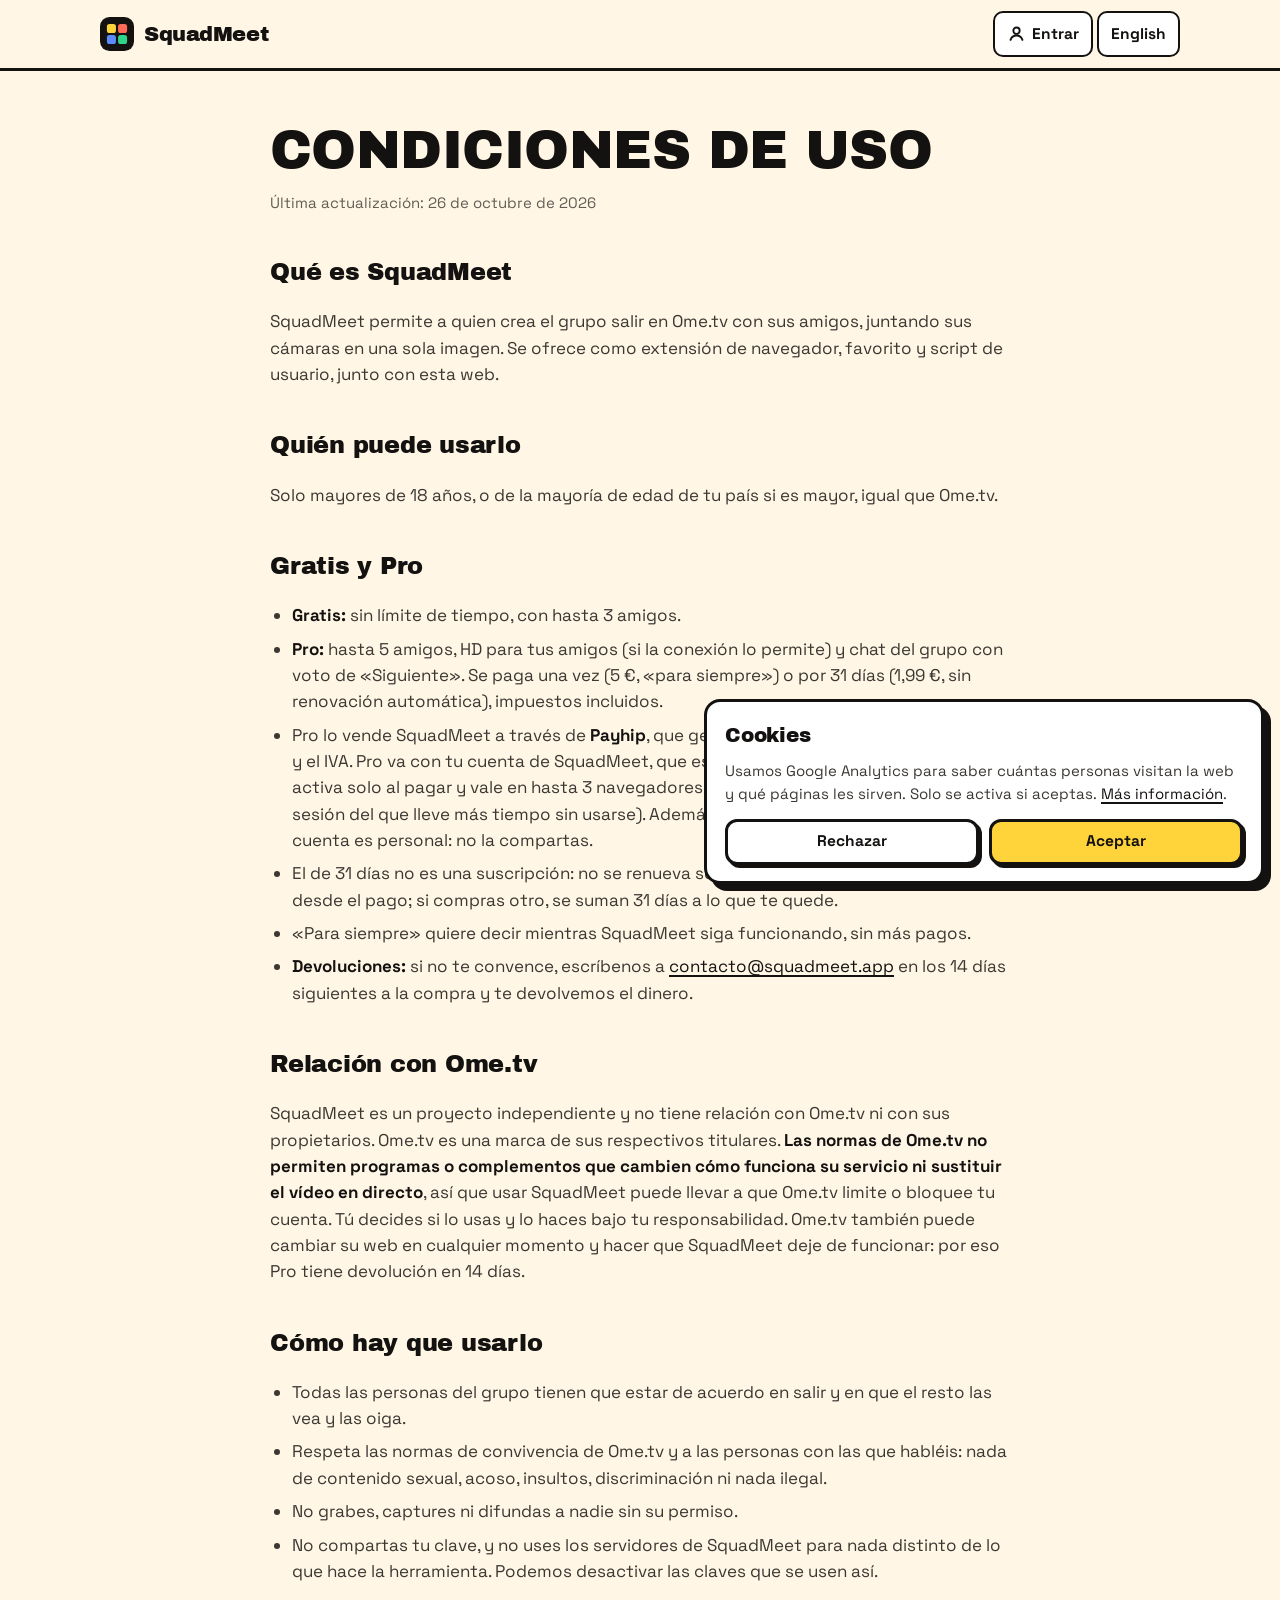
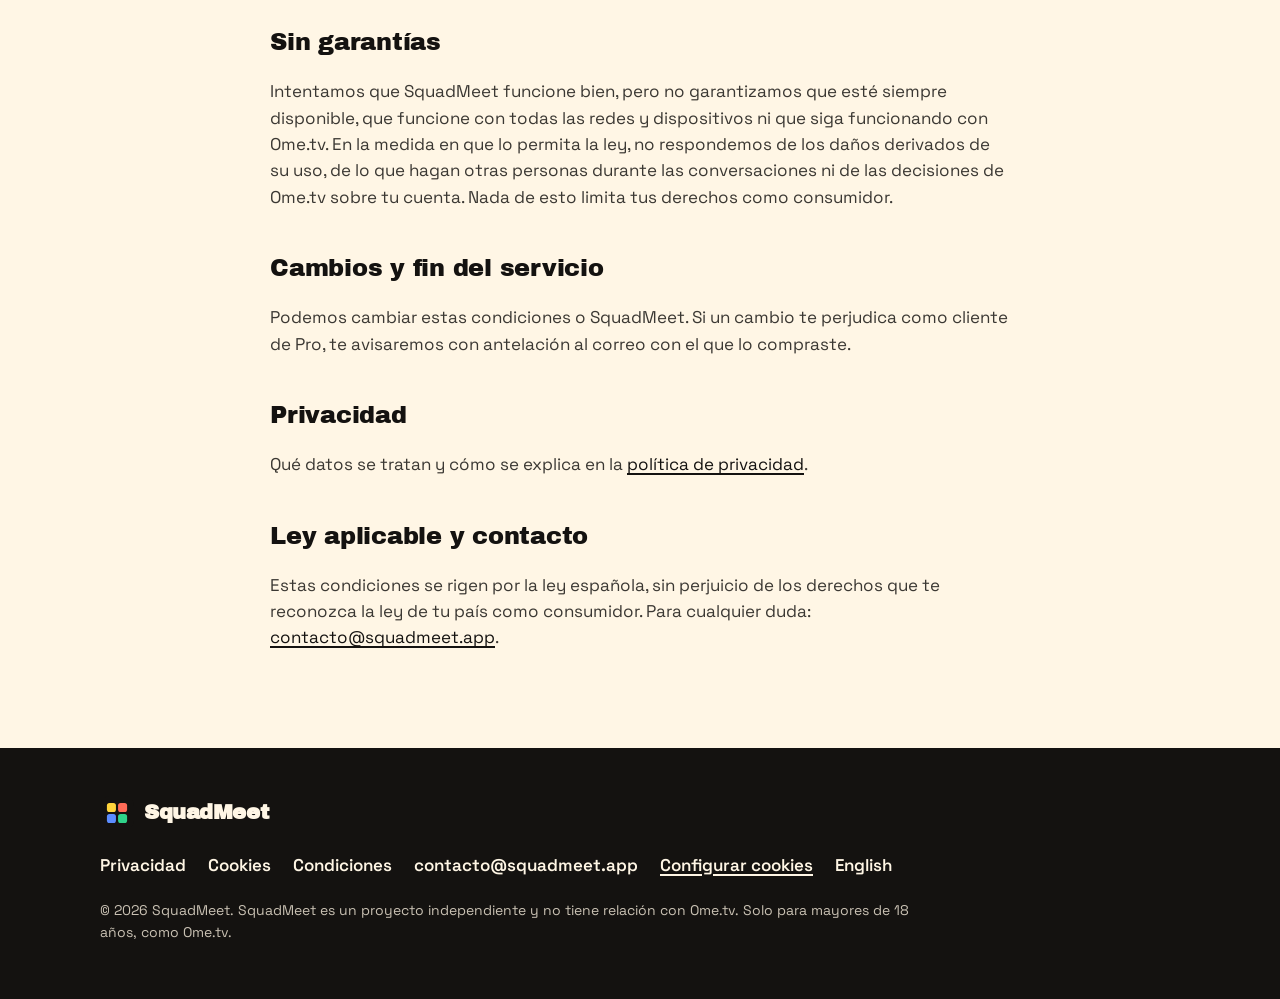
==== commit eedb75d4: "Web 1.6.1: tiempo gratis ilimitado Co-Authored-By: Claude Sonnet 5.5 <noreply@anthropic.com> Claude-" ====
--- a/condiciones/index.html
+++ b/condiciones/index.html
@@ -16,7 +16,7 @@
 <link rel="apple-touch-icon" href="/icono-180.png">
 <link rel="preload" href="/fuentes/archivo-black.woff2" as="font" type="font/woff2" crossorigin>
 <link rel="preload" href="/fuentes/space-grotesk.woff2" as="font" type="font/woff2" crossorigin>
-<link rel="stylesheet" href="/estilo.css?v=49aa5a250b">
+<link rel="stylesheet" href="/estilo.css?v=ea98040cda">
 </head>
 <body>
 <a class="salto" href="#contenido">Ir al contenido</a>
@@ -38,8 +38,8 @@
 
     <h2>Gratis y Pro</h2>
     <ul>
-      <li><strong>Gratis:</strong> 10 minutos al día con amigos conectados, y 30 minutos más ese día si compartes SquadMeet por WhatsApp (una vez al día), con hasta 3 amigos. El tiempo vuelve a empezar cada día.</li>
-      <li><strong>Pro:</strong> sin límite de tiempo, hasta 5 amigos, HD para tus amigos (si la conexión lo permite) y chat del grupo con voto de «Siguiente». Se paga una vez (5 €, «para siempre») o por 31 días (1,99 €, sin renovación automática), impuestos incluidos.</li>
+      <li><strong>Gratis:</strong> sin límite de tiempo, con hasta 3 amigos.</li>
+      <li><strong>Pro:</strong> hasta 5 amigos, HD para tus amigos (si la conexión lo permite) y chat del grupo con voto de «Siguiente». Se paga una vez (5 €, «para siempre») o por 31 días (1,99 €, sin renovación automática), impuestos incluidos.</li>
       <li>Pro lo vende SquadMeet a través de <strong>Payhip</strong>, que gestiona el cobro (con Stripe o PayPal) y el IVA. Pro va con tu cuenta de SquadMeet, que es el correo con el que pagas: se activa solo al pagar y vale en hasta 3 navegadores a la vez (si entras en otro, se cierra la sesión del que lleve más tiempo sin usarse). Además recibes una clave por correo. La cuenta es personal: no la compartas.</li>
       <li>El de 31 días no es una suscripción: no se renueva solo ni hay nada que cancelar. Cuenta desde el pago; si compras otro, se suman 31 días a lo que te quede.</li>
       <li>«Para siempre» quiere decir mientras SquadMeet siga funcionando, sin más pagos.</li>
@@ -54,7 +54,7 @@
       <li>Todas las personas del grupo tienen que estar de acuerdo en salir y en que el resto las vea y las oiga.</li>
       <li>Respeta las normas de convivencia de Ome.tv y a las personas con las que habléis: nada de contenido sexual, acoso, insultos, discriminación ni nada ilegal.</li>
       <li>No grabes, captures ni difundas a nadie sin su permiso.</li>
-      <li>No intentes saltarte el límite gratis ni compartir tu clave, y no uses los servidores de SquadMeet para nada distinto de lo que hace la herramienta. Podemos desactivar las claves que se usen así.</li>
+      <li>No compartas tu clave, y no uses los servidores de SquadMeet para nada distinto de lo que hace la herramienta. Podemos desactivar las claves que se usen así.</li>
     </ul>
 
     <h2>Sin garantías</h2>
@@ -89,6 +89,6 @@
   <p id="cookies-d">Usamos Google Analytics para saber cuántas personas visitan la web y qué páginas les sirven. Solo se activa si aceptas. <a href="/cookies/">Más información</a>.</p>
   <div class="botones"><button class="boton pequeno" type="button" data-cookies="no">Rechazar</button><button class="boton primario pequeno" type="button" data-cookies="si">Aceptar</button></div>
 </section>
-<script src="/web.js?v=c2a6d0d4ac"></script>
+<script src="/web.js?v=d17b0cf95b"></script>
 </body>
 </html>
--- a/estilo.css
+++ b/estilo.css
@@ -344,3 +344,8 @@
 .aviso-cuenta .girando { margin: 0; flex: none; }
 .aviso-cuenta .sello-pro { flex: none; width: 56px; height: 56px; margin: 0; background: var(--blanco); }
 .aviso-cuenta .sello-pro svg { width: 30px; height: 30px; }
+.aviso-cuenta.duda { background: var(--papel-2); }
+.aviso-cuenta .acciones { display: flex; flex-wrap: wrap; gap: 10px; margin-top: 12px; }
+.clave-cuenta { margin-top: 14px; }
+.clave-cuenta summary { cursor: pointer; font-weight: 700; font-size: 15px; text-decoration: underline; text-underline-offset: 3px; }
+.clave-cuenta form { margin-top: 10px; }
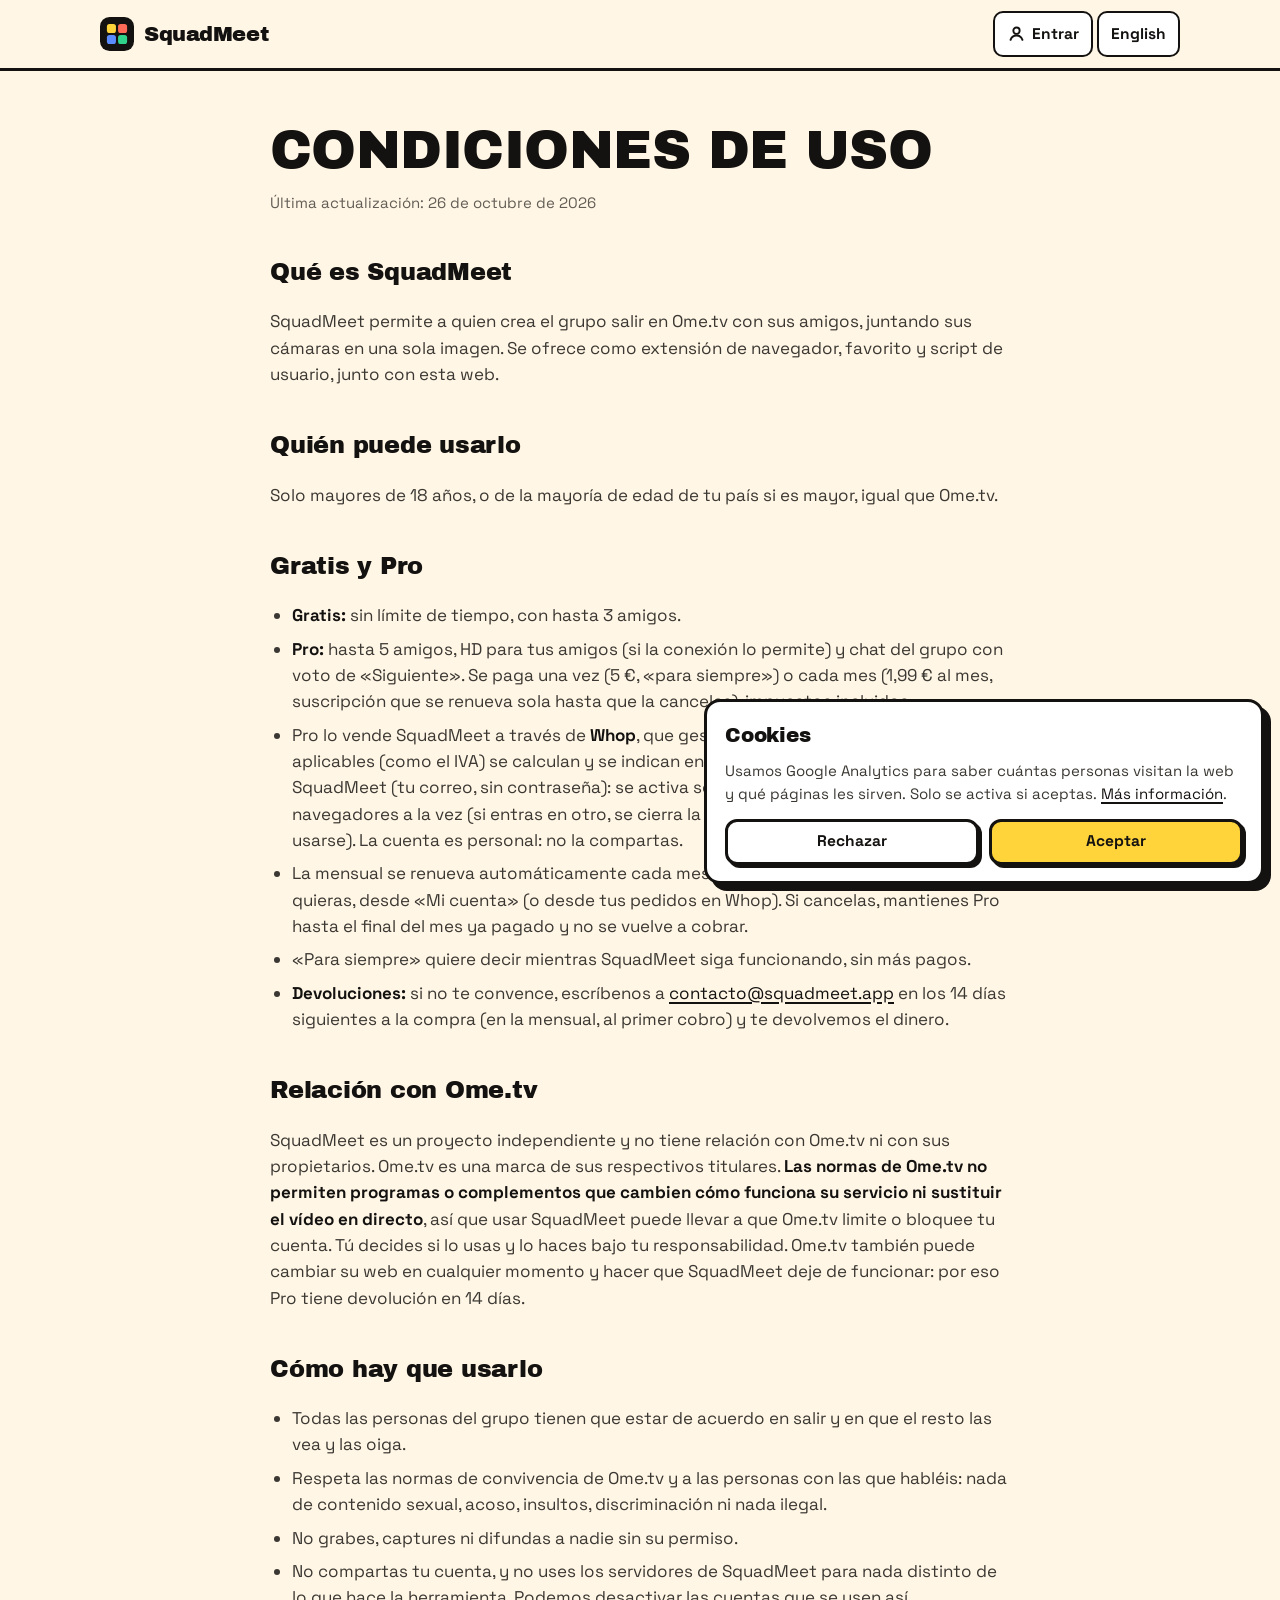
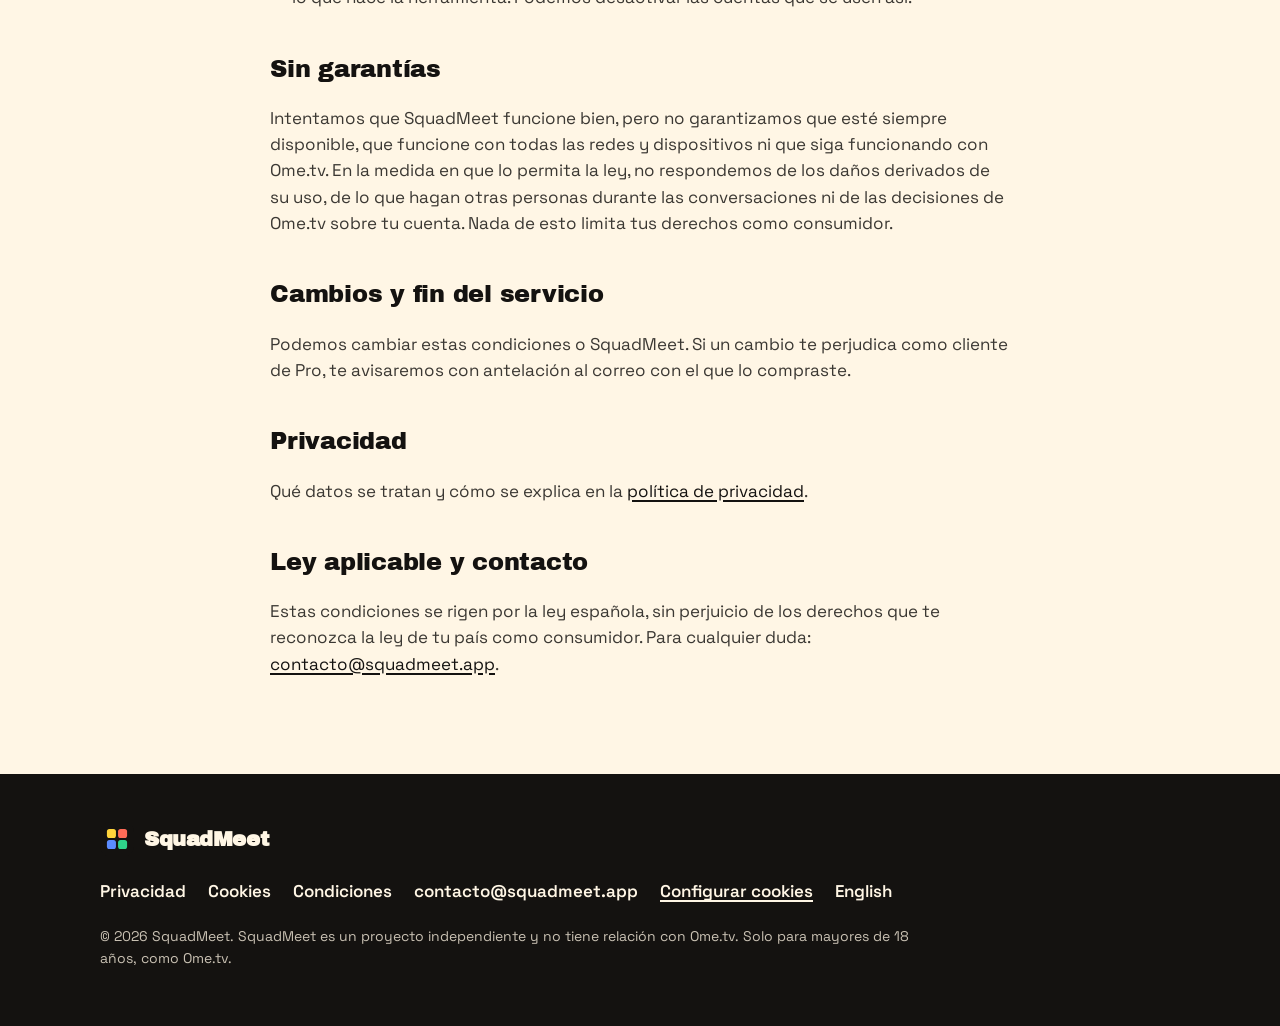
==== commit da33731a: "Web 1.7.0: cobro con Whop (5 € para siempre y 1,99 € al mes), Mi cuenta con gestión de la suscripció" ====
--- a/condiciones/index.html
+++ b/condiciones/index.html
@@ -16,7 +16,7 @@
 <link rel="apple-touch-icon" href="/icono-180.png">
 <link rel="preload" href="/fuentes/archivo-black.woff2" as="font" type="font/woff2" crossorigin>
 <link rel="preload" href="/fuentes/space-grotesk.woff2" as="font" type="font/woff2" crossorigin>
-<link rel="stylesheet" href="/estilo.css?v=ea98040cda">
+<link rel="stylesheet" href="/estilo.css?v=98e294a8a7">
 </head>
 <body>
 <a class="salto" href="#contenido">Ir al contenido</a>
@@ -39,11 +39,11 @@
     <h2>Gratis y Pro</h2>
     <ul>
       <li><strong>Gratis:</strong> sin límite de tiempo, con hasta 3 amigos.</li>
-      <li><strong>Pro:</strong> hasta 5 amigos, HD para tus amigos (si la conexión lo permite) y chat del grupo con voto de «Siguiente». Se paga una vez (5 €, «para siempre») o por 31 días (1,99 €, sin renovación automática), impuestos incluidos.</li>
-      <li>Pro lo vende SquadMeet a través de <strong>Payhip</strong>, que gestiona el cobro (con Stripe o PayPal) y el IVA. Pro va con tu cuenta de SquadMeet, que es el correo con el que pagas: se activa solo al pagar y vale en hasta 3 navegadores a la vez (si entras en otro, se cierra la sesión del que lleve más tiempo sin usarse). Además recibes una clave por correo. La cuenta es personal: no la compartas.</li>
-      <li>El de 31 días no es una suscripción: no se renueva solo ni hay nada que cancelar. Cuenta desde el pago; si compras otro, se suman 31 días a lo que te quede.</li>
+      <li><strong>Pro:</strong> hasta 5 amigos, HD para tus amigos (si la conexión lo permite) y chat del grupo con voto de «Siguiente». Se paga una vez (5 €, «para siempre») o cada mes (1,99 € al mes, suscripción que se renueva sola hasta que la canceles), impuestos incluidos.</li>
+      <li>Pro lo vende SquadMeet a través de <strong>Whop</strong>, que gestiona el cobro; los impuestos aplicables (como el IVA) se calculan y se indican en el pago. Pro va con tu cuenta de SquadMeet (tu correo, sin contraseña): se activa solo al pagar y vale en hasta 3 navegadores a la vez (si entras en otro, se cierra la sesión del que lleve más tiempo sin usarse). La cuenta es personal: no la compartas.</li>
+      <li>La mensual se renueva automáticamente cada mes hasta que la canceles, cuando quieras, desde «Mi cuenta» (o desde tus pedidos en Whop). Si cancelas, mantienes Pro hasta el final del mes ya pagado y no se vuelve a cobrar.</li>
       <li>«Para siempre» quiere decir mientras SquadMeet siga funcionando, sin más pagos.</li>
-      <li><strong>Devoluciones:</strong> si no te convence, escríbenos a <a href="mailto:contacto@squadmeet.app">contacto@squadmeet.app</a> en los 14 días siguientes a la compra y te devolvemos el dinero.</li>
+      <li><strong>Devoluciones:</strong> si no te convence, escríbenos a <a href="mailto:contacto@squadmeet.app">contacto@squadmeet.app</a> en los 14 días siguientes a la compra (en la mensual, al primer cobro) y te devolvemos el dinero.</li>
     </ul>
 
     <h2>Relación con Ome.tv</h2>
@@ -54,7 +54,7 @@
       <li>Todas las personas del grupo tienen que estar de acuerdo en salir y en que el resto las vea y las oiga.</li>
       <li>Respeta las normas de convivencia de Ome.tv y a las personas con las que habléis: nada de contenido sexual, acoso, insultos, discriminación ni nada ilegal.</li>
       <li>No grabes, captures ni difundas a nadie sin su permiso.</li>
-      <li>No compartas tu clave, y no uses los servidores de SquadMeet para nada distinto de lo que hace la herramienta. Podemos desactivar las claves que se usen así.</li>
+      <li>No compartas tu cuenta, y no uses los servidores de SquadMeet para nada distinto de lo que hace la herramienta. Podemos desactivar las cuentas que se usen así.</li>
     </ul>
 
     <h2>Sin garantías</h2>
@@ -89,6 +89,6 @@
   <p id="cookies-d">Usamos Google Analytics para saber cuántas personas visitan la web y qué páginas les sirven. Solo se activa si aceptas. <a href="/cookies/">Más información</a>.</p>
   <div class="botones"><button class="boton pequeno" type="button" data-cookies="no">Rechazar</button><button class="boton primario pequeno" type="button" data-cookies="si">Aceptar</button></div>
 </section>
-<script src="/web.js?v=d17b0cf95b"></script>
+<script src="/web.js?v=861cbbd6f4"></script>
 </body>
 </html>
--- a/estilo.css
+++ b/estilo.css
@@ -46,8 +46,8 @@
 .cabecera nav a:hover { border-color: var(--tinta); background: var(--blanco); }
 .cabecera nav .idioma { border-color: var(--tinta); background: var(--blanco); }
 .cabecera .boton { min-height: 44px; padding: 0 16px; font-size: 15.5px; box-shadow: var(--sombra-s); }
-@media (max-width: 760px) { .cabecera nav .seccion { display: none; } }
-@media (max-width: 400px) { .cabecera .boton { display: none; } }
+@media (max-width: 900px) { .cabecera nav .seccion { display: none; } }
+@media (max-width: 440px) { .cabecera .boton { display: none; } }
 
 /* ── Botones ───────────────────────────────────────────────────────────────────────────────── */
 .boton { appearance: none; display: inline-flex; align-items: center; justify-content: center; gap: 10px; min-height: 54px; padding: 0 24px; font: 700 17px/1.15 var(--texto); color: var(--tinta); background: var(--blanco); border: var(--borde); border-radius: var(--radio-s); box-shadow: var(--sombra); cursor: pointer; text-decoration: none; text-align: center; transition: transform var(--rapido), box-shadow var(--rapido), background-color var(--rapido); -webkit-tap-highlight-color: transparent; touch-action: manipulation; }
@@ -297,6 +297,8 @@
 .cuenta-nav.dentro { background: var(--amarillo); }
 .cuenta-nav.pro::after { content: "PRO"; font: 400 11px/1 var(--titulo); background: var(--tinta); color: var(--amarillo); padding: 3px 5px; border-radius: 6px; }
 @media (max-width: 520px) { .cabecera nav .cuenta-nav span { display: none; } .cabecera nav .cuenta-nav { padding: 9px 10px; } }
+/* Pantallas de 320–360 px: con «PRO» al lado de la cuenta, la cabecera no cabía. */
+@media (max-width: 360px) { .cabecera .ancho { gap: 8px; } .marca { font-size: 19px; gap: 8px; } .marca svg { width: 30px; height: 30px; } .cabecera nav { gap: 2px; } .cabecera nav a, .cabecera nav .cuenta-nav { padding: 9px 8px; } }
 .cuenta { padding: 44px 0 80px; }
 .cuenta .ancho { max-width: 640px; }
 .cuenta h1 { font-size: clamp(34px, 6vw, 50px); line-height: 1; text-transform: uppercase; margin-bottom: 22px; }
